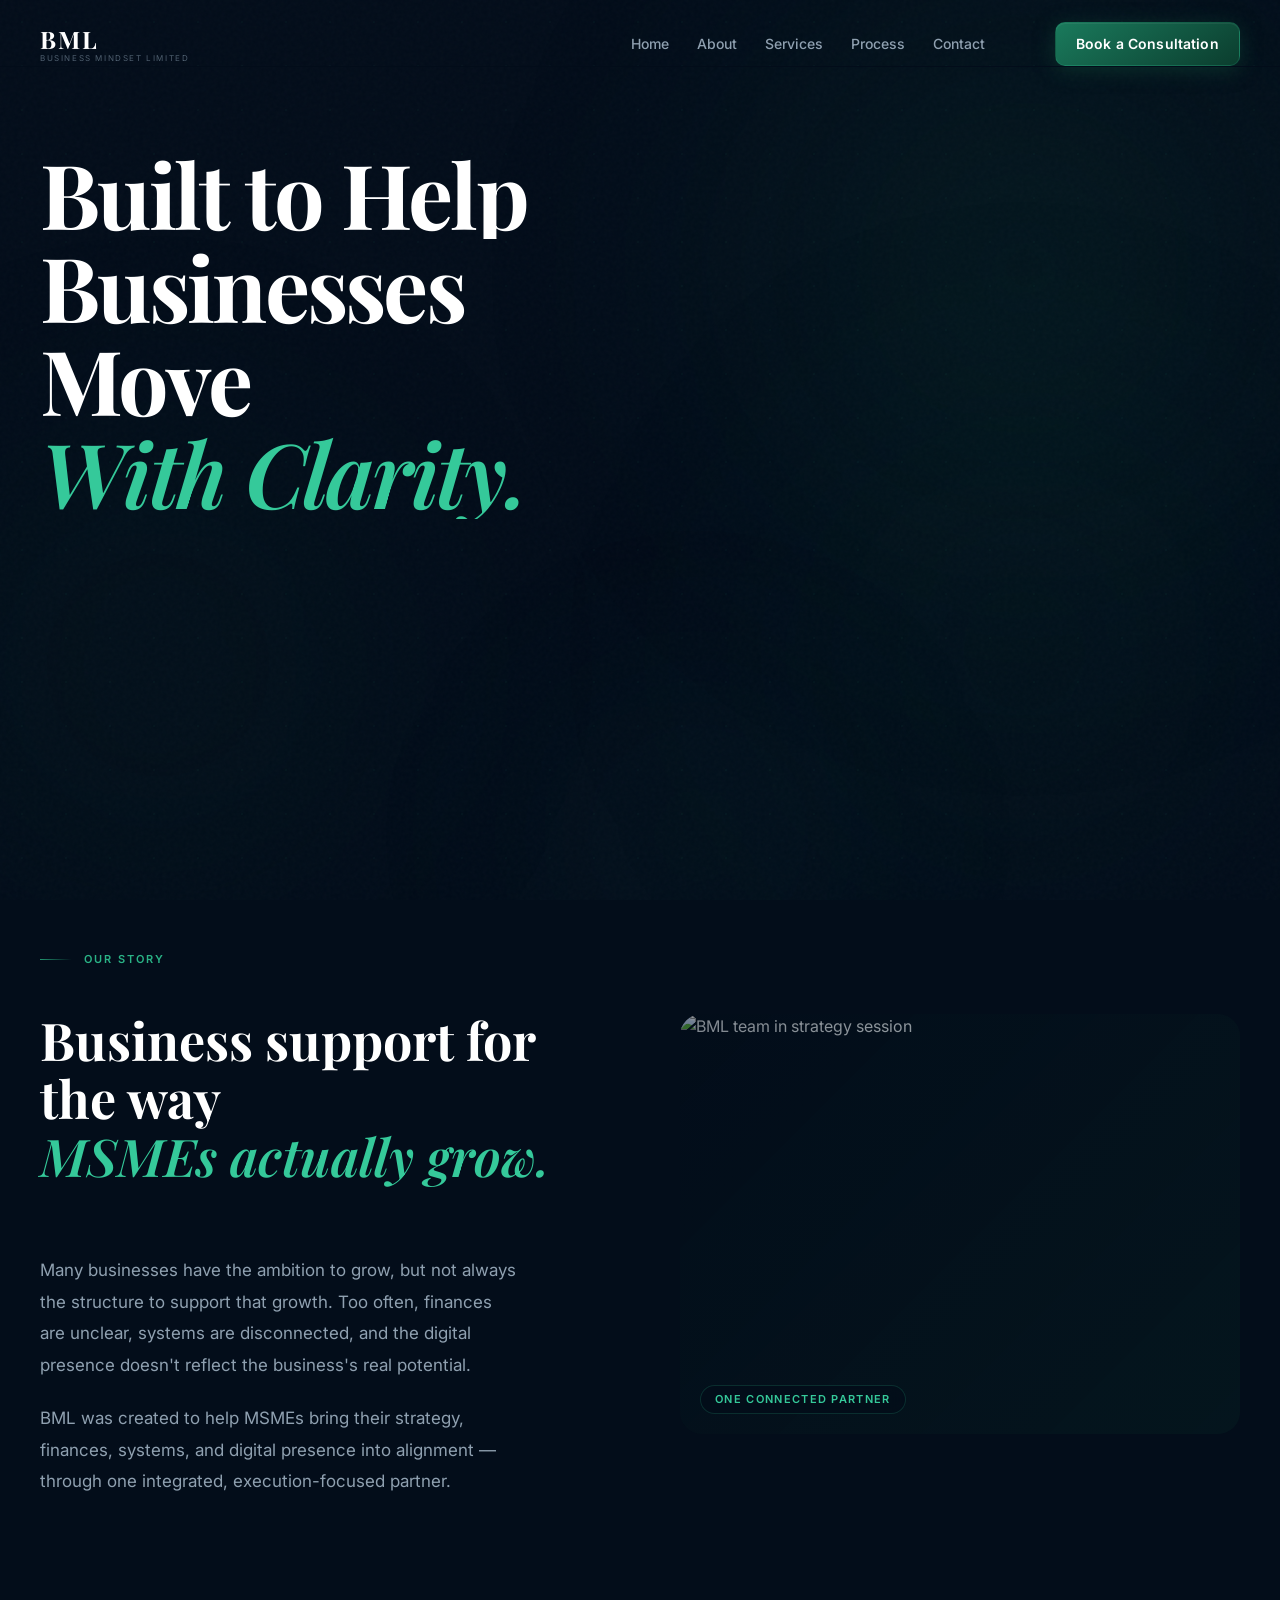
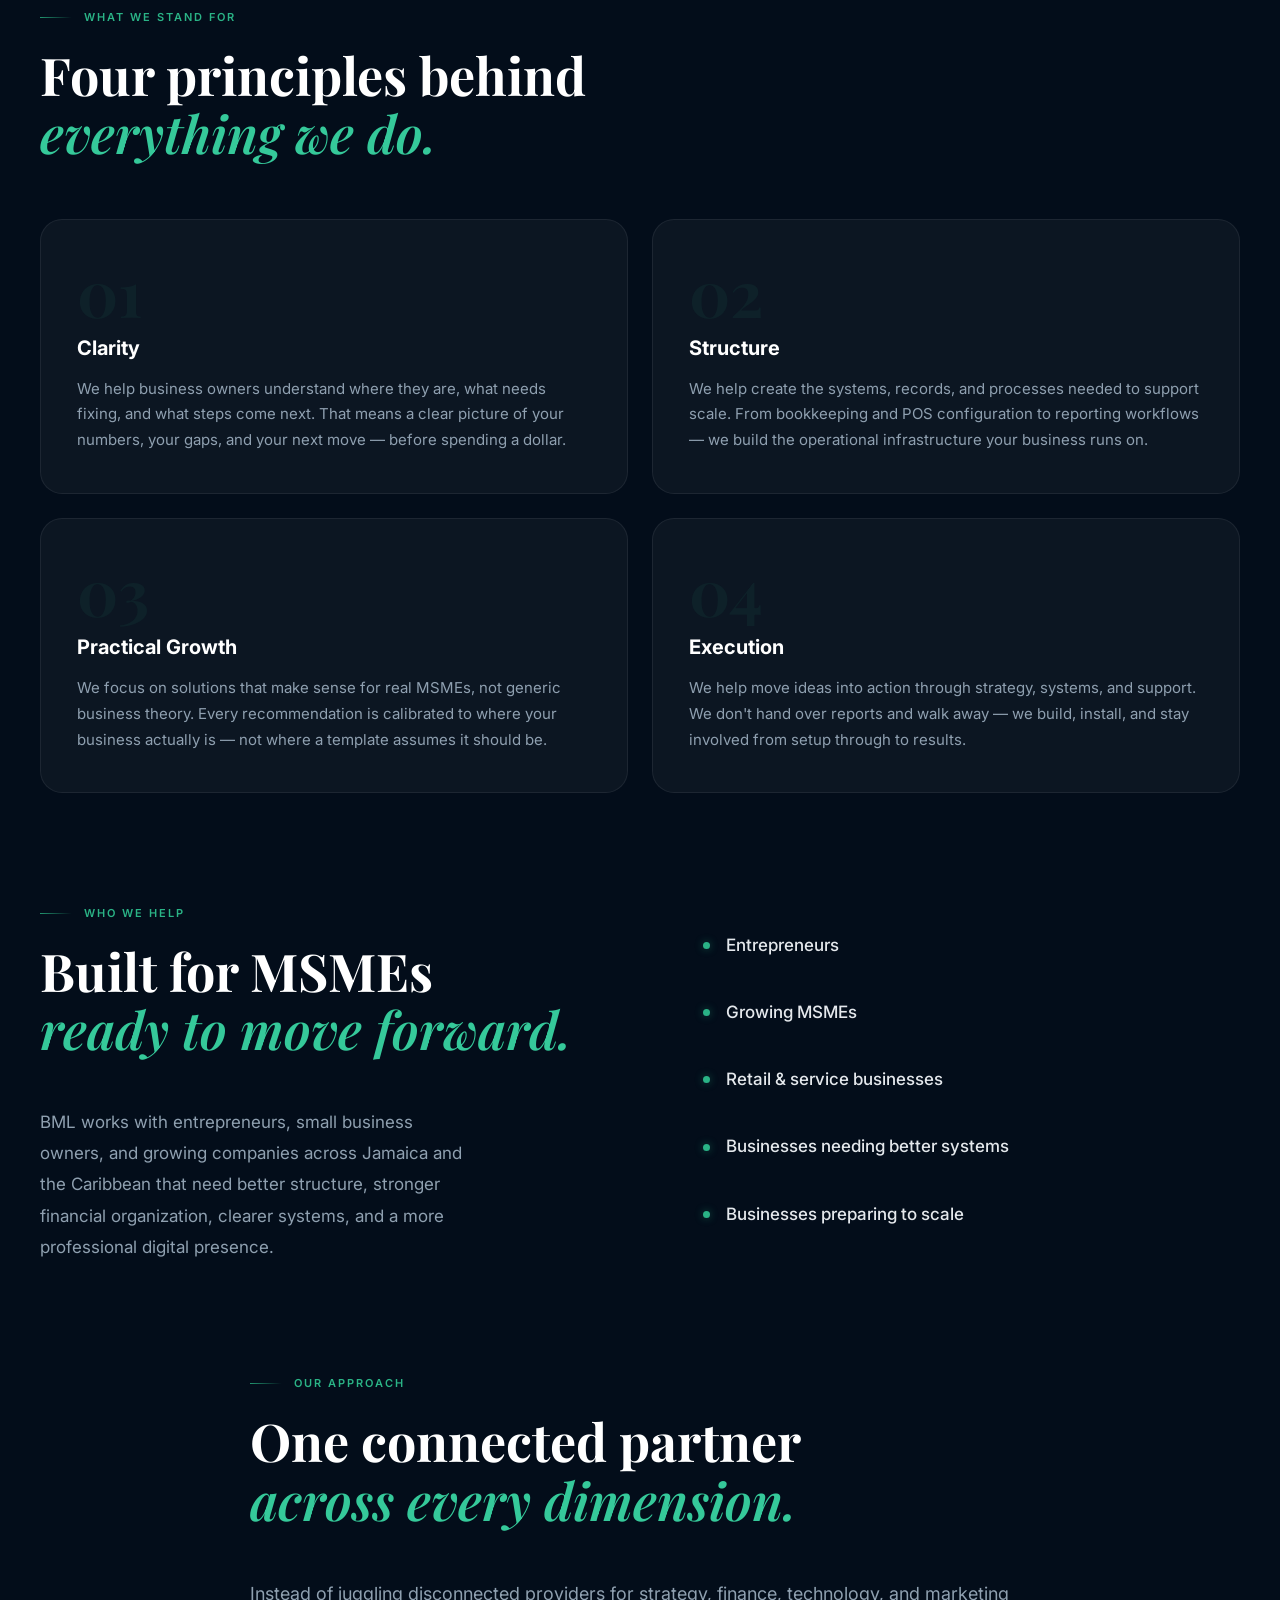
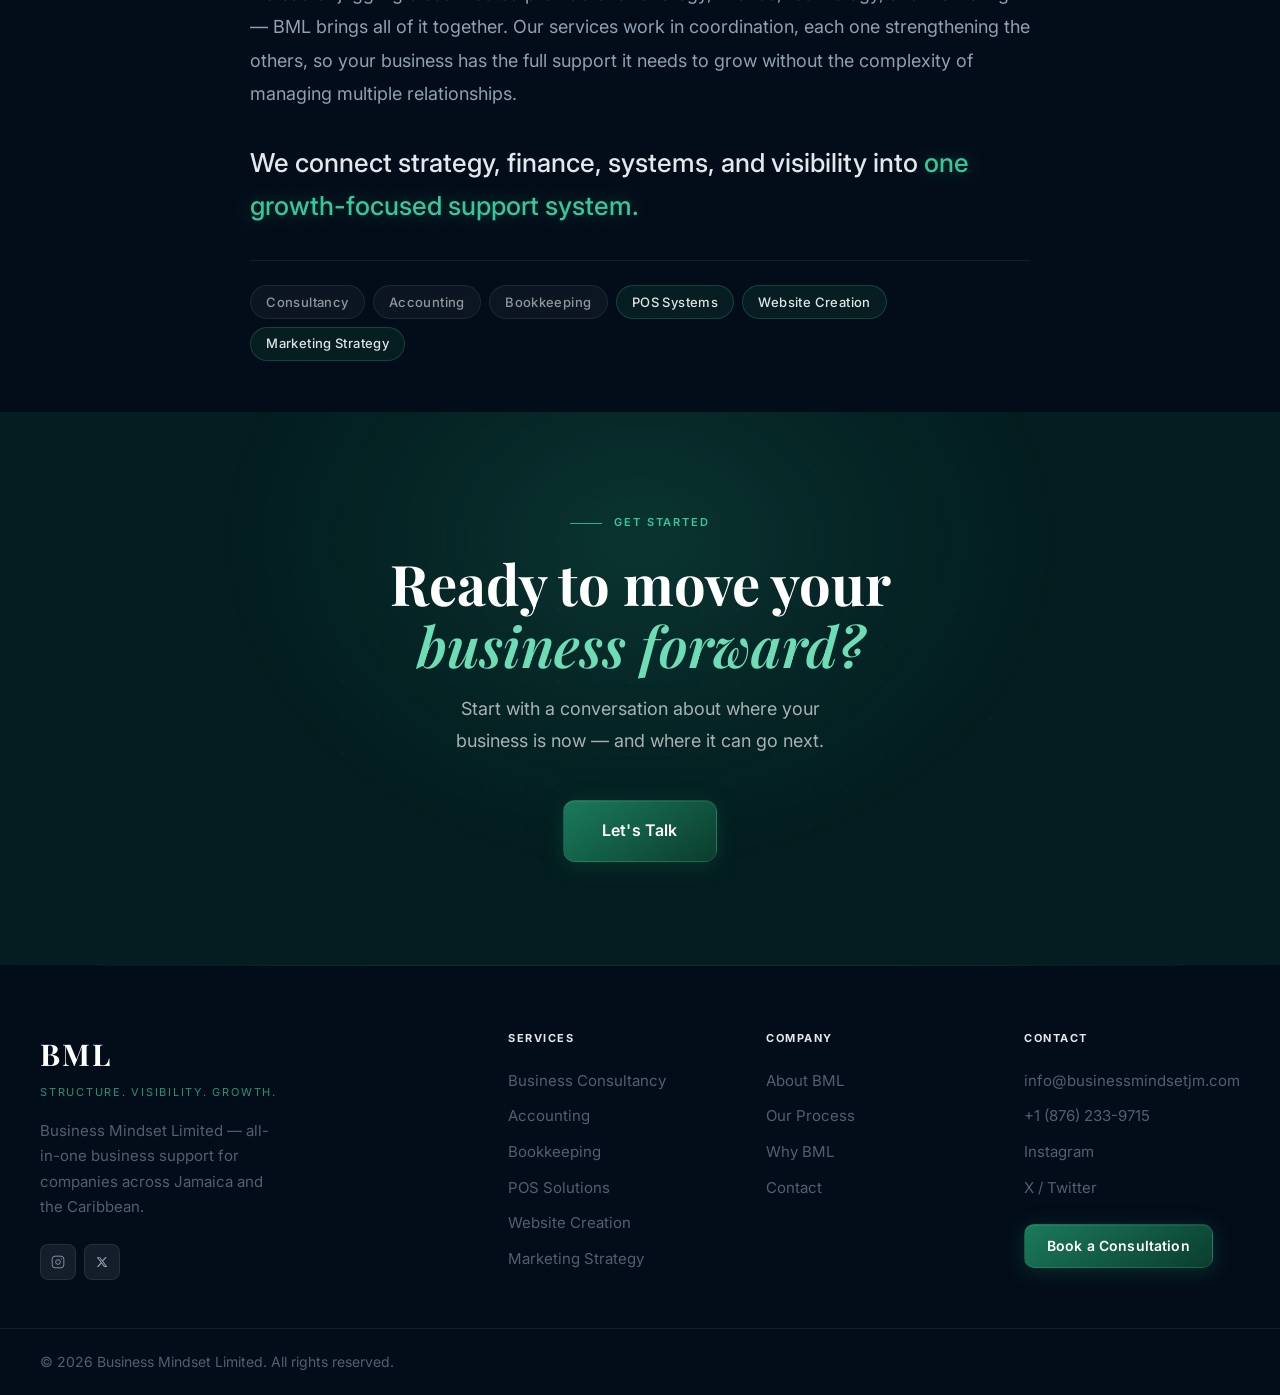
==== about.html @ 613cc678 "about and home update" ====
<!DOCTYPE html>
<html lang="en">
<head>
  <meta charset="UTF-8" />
  <meta name="viewport" content="width=device-width, initial-scale=1.0" />
  <meta name="description" content="About BML – Business Mindset Limited. Built to help MSMEs move with clarity through consultancy, accounting, systems, and digital presence." />
  <title>About Us | BML – Business Mindset Limited</title>
  <link rel="preconnect" href="https://fonts.googleapis.com" />
  <link rel="preconnect" href="https://fonts.gstatic.com" crossorigin />
  <link href="https://fonts.googleapis.com/css2?family=Inter:wght@300;400;500;600;700&family=Playfair+Display:ital,wght@0,600;0,700;1,600;1,700&display=swap" rel="stylesheet" />
  <link rel="icon" href="favicon.svg" type="image/svg+xml" />
  <link rel="canonical" href="https://businessmindsetjm.com/about" />
  <meta property="og:type" content="website" />
  <meta property="og:url" content="https://businessmindsetjm.com/about" />
  <meta property="og:title" content="About Us | BML – Business Mindset Limited" />
  <meta property="og:description" content="Built to help MSMEs move with clarity. Learn about BML — our story, values, and approach to business support across Jamaica and the Caribbean." />
  <meta property="og:image" content="https://images.unsplash.com/photo-1522071820081-009f0129c71c?auto=format&fit=crop&w=1200&q=80" />
  <meta name="twitter:card" content="summary_large_image" />
  <meta name="twitter:title" content="About Us | BML – Business Mindset Limited" />
  <meta name="twitter:description" content="Built to help MSMEs move with clarity across Jamaica and the Caribbean." />
  <meta name="twitter:image" content="https://images.unsplash.com/photo-1522071820081-009f0129c71c?auto=format&fit=crop&w=1200&q=80" />
  <link rel="stylesheet" href="styles.css?v=9" />
</head>
<body data-page="about">

  <!-- ── SEAMLESS PAGE BACKGROUND ──────────────────────────────────────────────
       Same fixed layer as homepage — one unified visual world
  ─────────────────────────────────────────────────────────────────────────── -->
  <div class="page-bg" aria-hidden="true">
    <div class="page-bg__glow page-bg__glow--1"></div>
    <div class="page-bg__glow page-bg__glow--2"></div>
    <div class="page-bg__glow page-bg__glow--3"></div>
    <div class="page-bg__glow page-bg__glow--4"></div>
    <div class="page-bg__grid"></div>
    <div class="page-bg__noise"></div>
  </div>

  <!-- ── NAVIGATION ──────────────────────────────────────────────────────────── -->
  <header class="nav" id="nav">
    <div class="nav__inner container">
      <a href="index.html" class="nav__logo" aria-label="BML Home">
        <span class="nav__logo-mark">BML</span>
        <span class="nav__logo-sub">Business Mindset Limited</span>
      </a>

      <nav class="nav__links" aria-label="Main navigation">
        <a href="index.html"          class="nav__link">Home</a>
        <a href="about.html"          class="nav__link nav__link--active" aria-current="page">About</a>
        <a href="index.html#services" class="nav__link">Services</a>
        <a href="index.html#story"    class="nav__link">Process</a>
        <a href="index.html#contact"  class="nav__link">Contact</a>
      </nav>

      <a href="https://calendly.com/businessmindsetjm/consultation"
         target="_blank" rel="noopener noreferrer"
         class="btn btn--primary nav__cta">Book a Consultation</a>

      <button class="nav__hamburger" id="hamburger" aria-label="Open menu" aria-expanded="false">
        <span></span><span></span><span></span>
      </button>
    </div>

    <div class="nav__mobile" id="mobileMenu" aria-hidden="true">
      <a href="index.html"          class="nav__mobile-link">Home</a>
      <a href="about.html"          class="nav__mobile-link">About</a>
      <a href="index.html#services" class="nav__mobile-link">Services</a>
      <a href="index.html#story"    class="nav__mobile-link">Process</a>
      <a href="index.html#contact"  class="nav__mobile-link">Contact</a>
      <a href="https://calendly.com/businessmindsetjm/consultation"
         target="_blank" rel="noopener noreferrer"
         class="btn btn--primary nav__mobile-cta">Book a Consultation</a>
    </div>
  </header>

  <main>

    <!-- ── 1. ABOUT HERO ─────────────────────────────────────────────────────── -->
    <section class="about-hero" id="about-hero" aria-label="About BML">
      <div class="about-hero__layout container">

        <!-- Left: text -->
        <div class="about-hero__text">
          <p class="hero__eyebrow" id="ahEyebrow">About Us</p>

          <h1 class="about-hero__headline" id="ahHeadline">
            <span class="h-line" data-line="0">Built to Help</span>
            <span class="h-line" data-line="1">Businesses Move</span>
            <span class="h-line h-line--em" data-line="2"><em>With Clarity.</em></span>
          </h1>

          <p class="hero__sub" id="ahSub">
            BML helps small and medium-sized businesses organize their operations,
            strengthen their finances, improve their systems, and build the digital
            presence needed to grow.
          </p>

          <div class="hero__actions" id="ahActions">
            <a href="https://calendly.com/businessmindsetjm/consultation"
               target="_blank" rel="noopener noreferrer"
               class="btn btn--primary btn--lg">Book a Consultation</a>
            <a href="index.html#services" class="btn btn--ghost btn--lg">Explore Services</a>
          </div>

          <div class="hero__scroll-ind" aria-hidden="true" id="ahScrollInd">
            <span class="hero__scroll-dot"></span>
            <span class="hero__scroll-txt">Scroll to explore</span>
          </div>
        </div>

        <!-- Right: glass panel decoration -->
        <div class="about-hero__visual" id="ahVisual" aria-hidden="true">
          <div class="ah-panel">
            <div class="ah-panel__glow"></div>
            <div class="ah-panel__ring"></div>
            <div class="ah-panel__ring ah-panel__ring--2"></div>
            <div class="ah-panel__line ah-panel__line--h"></div>
            <div class="ah-panel__line ah-panel__line--v"></div>
            <div class="ah-panel__content">
              <div class="ah-panel__logo">BML</div>
              <p class="ah-panel__tagline">Structure. Visibility. Growth.</p>
              <div class="ah-panel__chips">
                <span class="ah-chip ah-chip--green">Consultancy</span>
                <span class="ah-chip">Accounting</span>
                <span class="ah-chip ah-chip--green">POS Systems</span>
                <span class="ah-chip">Web Development</span>
                <span class="ah-chip ah-chip--green">Marketing</span>
                <span class="ah-chip">Bookkeeping</span>
              </div>
            </div>
          </div>
        </div>

      </div>
    </section>

    <!-- ── 2. BRAND STORY ────────────────────────────────────────────────────── -->
    <section class="section story-split" id="story-split" aria-label="Brand story">
      <div class="container story-split__inner">

        <div class="story-split__text">
          <p class="section__label">Our Story</p>
          <h2 class="section__heading">
            Business support for the way<br>
            <em>MSMEs actually grow.</em>
          </h2>
          <p class="story-split__body">
            Many businesses have the ambition to grow, but not always the structure
            to support that growth. Too often, finances are unclear, systems are
            disconnected, and the digital presence doesn't reflect the business's
            real potential.
          </p>
          <p class="story-split__body">
            BML was created to help MSMEs bring their strategy, finances, systems,
            and digital presence into alignment — through one integrated,
            execution-focused partner.
          </p>
        </div>

        <div class="story-split__visual" id="storySplitVisual">
          <div class="story-img-wrap">
            <img
              src="https://images.unsplash.com/photo-1522071820081-009f0129c71c?auto=format&fit=crop&w=900&q=80"
              alt="BML team in strategy session"
              loading="lazy"
              class="story-img"
            />
            <div class="story-img__overlay"></div>
            <div class="story-img__tag">One connected partner</div>
          </div>
        </div>

      </div>
    </section>

    <!-- ── 3. WHAT BML STANDS FOR ────────────────────────────────────────────── -->
    <section class="section values-section" id="values" aria-label="What BML stands for">
      <div class="container">

        <div class="values-section__hd">
          <p class="section__label">What We Stand For</p>
          <h2 class="section__heading">
            Four principles behind<br>
            <em>everything we do.</em>
          </h2>
        </div>

        <div class="values-grid">

          <div class="value-card">
            <div class="value-card__num" aria-hidden="true">01</div>
            <h3 class="value-card__title">Clarity</h3>
            <p class="value-card__desc">
              We help business owners understand where they are, what needs
              fixing, and what steps come next. That means a clear picture of your
              numbers, your gaps, and your next move — before spending a dollar.
            </p>
          </div>

          <div class="value-card">
            <div class="value-card__num" aria-hidden="true">02</div>
            <h3 class="value-card__title">Structure</h3>
            <p class="value-card__desc">
              We help create the systems, records, and processes needed to
              support scale. From bookkeeping and POS configuration to reporting
              workflows — we build the operational infrastructure your business runs on.
            </p>
          </div>

          <div class="value-card">
            <div class="value-card__num" aria-hidden="true">03</div>
            <h3 class="value-card__title">Practical Growth</h3>
            <p class="value-card__desc">
              We focus on solutions that make sense for real MSMEs, not
              generic business theory. Every recommendation is calibrated to
              where your business actually is — not where a template assumes it should be.
            </p>
          </div>

          <div class="value-card">
            <div class="value-card__num" aria-hidden="true">04</div>
            <h3 class="value-card__title">Execution</h3>
            <p class="value-card__desc">
              We help move ideas into action through strategy, systems,
              and support. We don't hand over reports and walk away — we build,
              install, and stay involved from setup through to results.
            </p>
          </div>

        </div>
      </div>
    </section>

    <!-- ── 4. WHO WE HELP ────────────────────────────────────────────────────── -->
    <section class="section who-help" id="who-help" aria-label="Who we help">
      <div class="container who-help__inner">

        <div class="who-help__text">
          <p class="section__label">Who We Help</p>
          <h2 class="section__heading">
            Built for MSMEs<br>
            <em>ready to move forward.</em>
          </h2>
          <p class="who-help__body">
            BML works with entrepreneurs, small business owners, and growing
            companies across Jamaica and the Caribbean that need better structure,
            stronger financial organization, clearer systems, and a more
            professional digital presence.
          </p>
        </div>

        <ul class="who-help__list" id="whoHelpList" aria-label="Businesses we work with">
          <li class="who-item">
            <span class="who-item__dot" aria-hidden="true"></span>
            <span class="who-item__label">Entrepreneurs</span>
          </li>
          <li class="who-item">
            <span class="who-item__dot" aria-hidden="true"></span>
            <span class="who-item__label">Growing MSMEs</span>
          </li>
          <li class="who-item">
            <span class="who-item__dot" aria-hidden="true"></span>
            <span class="who-item__label">Retail &amp; service businesses</span>
          </li>
          <li class="who-item">
            <span class="who-item__dot" aria-hidden="true"></span>
            <span class="who-item__label">Businesses needing better systems</span>
          </li>
          <li class="who-item">
            <span class="who-item__dot" aria-hidden="true"></span>
            <span class="who-item__label">Businesses preparing to scale</span>
          </li>
        </ul>

      </div>
    </section>

    <!-- ── 5. OUR APPROACH ───────────────────────────────────────────────────── -->
    <section class="section approach-section" id="approach" aria-label="Our approach">
      <div class="container approach-section__inner">

        <div class="approach-section__hd">
          <p class="section__label">Our Approach</p>
          <h2 class="section__heading">
            One connected partner<br>
            <em>across every dimension.</em>
          </h2>
        </div>

        <div class="approach-section__body">
          <p class="approach-section__copy">
            Instead of juggling disconnected providers for strategy, finance,
            technology, and marketing — BML brings all of it together. Our services
            work in coordination, each one strengthening the others, so your business
            has the full support it needs to grow without the complexity of managing
            multiple relationships.
          </p>

          <p class="approach-hl-text" id="approachHlText">
            We connect strategy, finance, systems, and visibility into
            <span class="hl" data-hl="0">one growth-focused support system.</span>
          </p>

          <div class="approach-services" aria-label="Services we offer">
            <span class="approach-svc">Consultancy</span>
            <span class="approach-svc">Accounting</span>
            <span class="approach-svc">Bookkeeping</span>
            <span class="approach-svc approach-svc--green">POS Systems</span>
            <span class="approach-svc approach-svc--green">Website Creation</span>
            <span class="approach-svc approach-svc--green">Marketing Strategy</span>
          </div>
        </div>

      </div>
    </section>

    <!-- ── 6. CLOSING CTA ────────────────────────────────────────────────────── -->
    <section class="cta-final" id="cta" aria-label="Get started">
      <div class="cta-final__bg" aria-hidden="true">
        <div class="cta-final__glow"></div>
        <div class="cta-final__grid"></div>
      </div>
      <div class="container cta-final__inner">
        <p class="section__label cta-final__label">Get Started</p>
        <h2 class="cta-final__headline">
          Ready to move your<br><em>business forward?</em>
        </h2>
        <p class="cta-final__sub">
          Start with a conversation about where your business is now —
          and where it can go next.
        </p>
        <a href="https://calendly.com/businessmindsetjm/consultation"
           target="_blank" rel="noopener noreferrer"
           class="btn btn--primary btn--lg cta-final__btn">Let's Talk</a>
      </div>
    </section>

  </main>

  <!-- ── FOOTER ── identical to homepage ──────────────────────────────────────── -->
  <footer class="footer" aria-label="Footer">
    <div class="container footer__inner">

      <div class="footer__brand">
        <div class="footer__logo">BML</div>
        <p class="footer__tagline">Structure. Visibility. Growth.</p>
        <p class="footer__desc">Business Mindset Limited — all-in-one business support for companies across Jamaica and the Caribbean.</p>
        <div class="footer__social" aria-label="Social links">
          <a href="https://www.instagram.com/businessmindsetjm"
             target="_blank" rel="noopener noreferrer"
             class="footer__social-link" aria-label="Instagram">
            <svg viewBox="0 0 24 24" fill="none" stroke="currentColor" stroke-width="1.5" width="14" height="14"><rect x="2" y="2" width="20" height="20" rx="5"/><circle cx="12" cy="12" r="4"/><circle cx="17.5" cy="6.5" r="1" fill="currentColor" stroke="none"/></svg>
          </a>
          <a href="https://x.com/businessmindsetjm"
             target="_blank" rel="noopener noreferrer"
             class="footer__social-link" aria-label="X / Twitter">
            <svg viewBox="0 0 24 24" fill="currentColor" width="12" height="12"><path d="M18.244 2.25h3.308l-7.227 8.26 8.502 11.24H16.17l-5.214-6.817L4.99 21.75H1.68l7.73-8.835L1.254 2.25H8.08l4.713 6.231zm-1.161 17.52h1.833L7.084 4.126H5.117z"/></svg>
          </a>
        </div>
      </div>

      <div class="footer__col">
        <h4 class="footer__col-title">Services</h4>
        <ul class="footer__links">
          <li><a href="index.html#services" class="footer__link">Business Consultancy</a></li>
          <li><a href="index.html#services" class="footer__link">Accounting</a></li>
          <li><a href="index.html#services" class="footer__link">Bookkeeping</a></li>
          <li><a href="index.html#services" class="footer__link">POS Solutions</a></li>
          <li><a href="index.html#services" class="footer__link">Website Creation</a></li>
          <li><a href="index.html#services" class="footer__link">Marketing Strategy</a></li>
        </ul>
      </div>

      <div class="footer__col">
        <h4 class="footer__col-title">Company</h4>
        <ul class="footer__links">
          <li><a href="about.html"          class="footer__link">About BML</a></li>
          <li><a href="index.html#story"    class="footer__link">Our Process</a></li>
          <li><a href="index.html#why-bml"  class="footer__link">Why BML</a></li>
          <li><a href="index.html#contact"  class="footer__link">Contact</a></li>
        </ul>
      </div>

      <div class="footer__col">
        <h4 class="footer__col-title">Contact</h4>
        <ul class="footer__links">
          <li>
            <a href="mailto:info@businessmindsetjm.com" class="footer__link">
              info@businessmindsetjm.com
            </a>
          </li>
          <li>
            <a href="tel:+18762339715" class="footer__link">
              +1 (876) 233-9715
            </a>
          </li>
          <li>
            <a href="https://www.instagram.com/businessmindsetjm"
               target="_blank" rel="noopener noreferrer"
               class="footer__link">Instagram</a>
          </li>
          <li>
            <a href="https://x.com/businessmindsetjm"
               target="_blank" rel="noopener noreferrer"
               class="footer__link">X / Twitter</a>
          </li>
        </ul>
        <a href="https://calendly.com/businessmindsetjm/consultation"
           target="_blank" rel="noopener noreferrer"
           class="btn btn--primary footer__cta">Book a Consultation</a>
      </div>

    </div>

    <div class="footer__bottom">
      <div class="container footer__bottom-inner">
        <p class="footer__copy">&copy; <span id="year"></span> Business Mindset Limited. All rights reserved.</p>
      </div>
    </div>
  </footer>

  <!-- GSAP + ScrollTrigger from CDN (no Matter.js needed on this page) -->
  <script src="https://cdnjs.cloudflare.com/ajax/libs/gsap/3.12.5/gsap.min.js"></script>
  <script src="https://cdnjs.cloudflare.com/ajax/libs/gsap/3.12.5/ScrollTrigger.min.js"></script>
  <script src="app.js?v=20"></script>
</body>
</html>
---- styles.css ----
/* ═══════════════════════════════════════════════════════════════════════════
   BML – Business Mindset Limited | Styles v5
   One seamless background world.
   ═══════════════════════════════════════════════════════════════════════════ */

/* ── Design tokens ──────────────────────────────────────────────────────────── */
:root {
  /* Navy */
  --n-950: #030D1A;
  --n-900: #061525;
  --n-850: #081C30;
  --n-800: #0A2040;

  /* Green */
  --g-950: #071F17;
  --g-900: #0B3D2E;
  --g-800: #0F4D3A;
  --g-700: #135E47;
  --g-600: #1A7A5C;
  --g-500: #22956F;
  --g-400: #2AB386;
  --g-300: #35C99A;
  --g-200: #6EDCB5;

  /* Text */
  --white:     #FFFFFF;
  --off-white: #EFF0F0;
  --t-1:       #E4E8EC;
  --t-2:       #8FA0B0;
  --t-3:       #506070;

  /* Glass surfaces */
  --glass-light: rgba(255,255,255,0.04);
  --glass-mid:   rgba(255,255,255,0.07);
  --glass-green: rgba(42,179,134,0.08);
  --b-dim:       rgba(255,255,255,0.07);
  --b-green:     rgba(42,179,134,0.18);

  /* Fonts */
  --sans:  'Inter', system-ui, -apple-system, sans-serif;
  --serif: 'Playfair Display', Georgia, serif;

  /* Layout */
  --max:    1320px;
  --gutter: clamp(1.25rem, 5vw, 2.5rem);
  --sec-py: clamp(2.5rem, 4vw, 4rem);

  /* Motion */
  --ease:     cubic-bezier(0.4, 0, 0.2, 1);
  --ease-out: cubic-bezier(0.22, 1, 0.36, 1);
  --t-fast:   0.2s var(--ease);
  --t-med:    0.35s var(--ease);
  --t-slow:   0.6s var(--ease-out);

  /* Radii */
  --r-sm: 0.5rem;
  --r:    0.875rem;
  --r-lg: 1.375rem;
  --r-xl: 2rem;
}

/* ── Reset ──────────────────────────────────────────────────────────────────── */
*, *::before, *::after { box-sizing: border-box; margin: 0; padding: 0; }
html  { font-size: 16px; scroll-behavior: smooth; -webkit-text-size-adjust: 100%; }
body  {
  font-family: var(--sans);
  background: var(--n-950);   /* single base color */
  color: var(--t-1);
  line-height: 1.6;
  overflow-x: hidden;
  -webkit-font-smoothing: antialiased;
}
img, svg { display: block; max-width: 100%; }
a        { color: inherit; text-decoration: none; }
ul, ol   { list-style: none; }
button   { cursor: pointer; border: none; background: none; font-family: inherit; }
em       { font-style: italic; }

/* ── Container ──────────────────────────────────────────────────────────────── */
.container {
  max-width: var(--max);
  margin-inline: auto;
  padding-inline: var(--gutter);
}

/* ── Section helpers ────────────────────────────────────────────────────────── */
.section { padding-block: var(--sec-py); }

.section__label {
  display: inline-flex;
  align-items: center;
  gap: 0.75rem;
  font-size: 0.6875rem;
  font-weight: 600;
  letter-spacing: 0.18em;
  text-transform: uppercase;
  color: var(--g-400);
  margin-bottom: 1.25rem;
}
.section__label::before {
  content: '';
  display: block;
  width: 2rem; height: 1px;
  background: linear-gradient(90deg, var(--g-500), transparent);
  flex-shrink: 0;
}

.section__heading {
  font-family: var(--serif);
  font-size: clamp(2.25rem, 4.5vw, 3.25rem);
  font-weight: 700;
  line-height: 1.12;
  color: var(--white);
  margin-bottom: 3rem;
}
.section__heading em { color: var(--g-300); font-weight: 600; }

/* ── Reduced motion ─────────────────────────────────────────────────────────── */
@media (prefers-reduced-motion: reduce) {
  *, *::before, *::after {
    animation-duration: 0.01ms !important;
    animation-iteration-count: 1 !important;
    transition-duration: 0.01ms !important;
  }
  html { scroll-behavior: auto; }
}

/* ═══════════════════════════════════════════════════════════════════════════
   SEAMLESS PAGE BACKGROUND
   Fixed behind all content — one unified visual world
   ═══════════════════════════════════════════════════════════════════════════ */
.page-bg {
  position: fixed;
  inset: 0;
  z-index: -1;
  overflow: hidden;
  pointer-events: none;
}

.page-bg__glow {
  position: absolute;
  border-radius: 50%;
  filter: blur(100px);
  will-change: transform;
}

/* Top-right — hero area */
.page-bg__glow--1 {
  width: 70vw; height: 70vw;
  max-width: 900px; max-height: 900px;
  background: radial-gradient(circle, rgba(15,77,58,0.22) 0%, transparent 65%);
  top: -20vh; right: -15vw;
  animation: bg-drift 18s ease-in-out infinite alternate;
}

/* Left-center — mid page */
.page-bg__glow--2 {
  width: 55vw; height: 55vw;
  max-width: 700px; max-height: 700px;
  background: radial-gradient(circle, rgba(11,61,46,0.15) 0%, transparent 65%);
  top: 35vh; left: -15vw;
  animation: bg-drift 24s ease-in-out 3s infinite alternate-reverse;
}

/* Bottom-right */
.page-bg__glow--3 {
  width: 60vw; height: 60vw;
  max-width: 800px; max-height: 800px;
  background: radial-gradient(circle, rgba(15,77,58,0.12) 0%, transparent 65%);
  bottom: -15vh; right: -10vw;
  animation: bg-drift 20s ease-in-out 6s infinite alternate;
}

/* Center-ish accent */
.page-bg__glow--4 {
  width: 40vw; height: 40vw;
  max-width: 500px; max-height: 500px;
  background: radial-gradient(circle, rgba(42,179,134,0.06) 0%, transparent 65%);
  top: 65vh; left: 35vw;
  animation: bg-drift 28s ease-in-out 9s infinite alternate;
}

@keyframes bg-drift {
  from { transform: translate(0, 0) scale(1); }
  to   { transform: translate(40px, -50px) scale(1.06); }
}

/* Full-page dot grid */
.page-bg__grid {
  position: absolute;
  inset: 0;
  background-image: radial-gradient(circle, rgba(42,179,134,0.13) 1px, transparent 1px);
  background-size: 44px 44px;
  opacity: 0.28;
}

/* Grain noise */
.page-bg__noise {
  position: absolute;
  inset: 0;
  background-image: url("data:image/svg+xml,%3Csvg viewBox='0 0 256 256' xmlns='http://www.w3.org/2000/svg'%3E%3Cfilter id='noise'%3E%3CfeTurbulence type='fractalNoise' baseFrequency='0.9' numOctaves='4' stitchTiles='stitch'/%3E%3C/filter%3E%3Crect width='100%25' height='100%25' filter='url(%23noise)' opacity='1'/%3E%3C/svg%3E");
  opacity: 0.025;
}

/* ── All sections are transparent — background shows through ── */
.hero, .about, .section, .services, .scroll-story, .why,
.footer, main { background: transparent; }

/* ═══════════════════════════════════════════════════════════════════════════
   BUTTONS
   ═══════════════════════════════════════════════════════════════════════════ */
.btn {
  display: inline-flex;
  align-items: center;
  justify-content: center;
  gap: 0.5rem;
  padding: 0.875rem 1.875rem;
  border-radius: 0.625rem;
  font-weight: 600;
  font-size: 0.9375rem;
  letter-spacing: 0.01em;
  white-space: nowrap;
  transition: transform 0.2s var(--ease-out), box-shadow 0.2s var(--ease), background 0.2s var(--ease), border-color 0.2s var(--ease);
  will-change: transform;
  position: relative;
}
.btn--lg { padding: 1.0625rem 2.375rem; font-size: 1rem; border-radius: 0.75rem; }

.btn--primary {
  background: linear-gradient(145deg, var(--g-600) 0%, var(--g-900) 100%);
  color: var(--white);
  box-shadow: 0 4px 20px rgba(15,77,58,0.5), inset 0 1px 0 rgba(255,255,255,0.06);
  border: 1px solid rgba(42,179,134,0.2);
}
.btn--primary:hover {
  transform: translateY(-2px);
  background: linear-gradient(145deg, var(--g-500) 0%, var(--g-800) 100%);
  box-shadow: 0 8px 32px rgba(15,77,58,0.65);
  border-color: rgba(42,179,134,0.35);
}
.btn--primary:active { transform: translateY(0); }

.btn--ghost {
  background: transparent;
  color: var(--t-1);
  border: 1px solid rgba(255,255,255,0.14);
  backdrop-filter: blur(8px);
  -webkit-backdrop-filter: blur(8px);
}
.btn--ghost:hover {
  transform: translateY(-2px);
  background: rgba(255,255,255,0.05);
  border-color: rgba(255,255,255,0.26);
}

.btn--white {
  background: var(--white);
  color: var(--n-900);
  font-weight: 700;
  box-shadow: 0 4px 20px rgba(0,0,0,0.25);
}
.btn--white:hover {
  transform: translateY(-2px);
  box-shadow: 0 10px 30px rgba(0,0,0,0.35);
  background: var(--off-white);
}

.btn--ghost-green {
  background: transparent;
  color: var(--white);
  border: 1px solid rgba(255,255,255,0.2);
}
.btn--ghost-green:hover {
  transform: translateY(-2px);
  background: rgba(255,255,255,0.07);
  border-color: rgba(255,255,255,0.35);
}

/* ═══════════════════════════════════════════════════════════════════════════
   NAVIGATION
   ═══════════════════════════════════════════════════════════════════════════ */
.nav {
  position: fixed;
  top: 0; left: 0; right: 0;
  z-index: 200;
  padding: 1.375rem 0;
  transition: background var(--t-med), padding var(--t-med), border-color var(--t-med);
  border-bottom: 1px solid transparent;
}
.nav.scrolled {
  background: rgba(3, 13, 26, 0.88);
  backdrop-filter: blur(24px) saturate(1.4);
  -webkit-backdrop-filter: blur(24px) saturate(1.4);
  padding: 0.875rem 0;
  border-bottom-color: rgba(42,179,134,0.1);
}

.nav__inner { display: flex; align-items: center; gap: 2rem; }

.nav__logo { display: flex; flex-direction: column; line-height: 1; flex-shrink: 0; gap: 3px; }
.nav__logo-mark {
  font-family: var(--serif);
  font-size: 1.5rem; font-weight: 700;
  color: var(--white); letter-spacing: 0.08em; line-height: 1;
}
.nav__logo-sub {
  font-size: 0.5rem; letter-spacing: 0.2em;
  text-transform: uppercase; color: var(--t-3);
}

.nav__links { display: none; align-items: center; gap: 0; margin-left: auto; }
@media (min-width: 900px) { .nav__links { display: flex; } }

.nav__link {
  padding: 0.5rem 0.875rem;
  font-size: 0.875rem; font-weight: 500;
  color: var(--t-2); border-radius: 0.375rem;
  transition: color var(--t-fast), background var(--t-fast);
}
.nav__link:hover { color: var(--white); background: var(--b-dim); }
.nav__link--active { color: var(--g-400) !important; }

.nav__cta { display: none; margin-left: 1.5rem; padding: 0.625rem 1.25rem; font-size: 0.875rem; }
@media (min-width: 900px) { .nav__cta { display: inline-flex; } }

.nav__hamburger { display: flex; flex-direction: column; gap: 5px; padding: 0.5rem; margin-left: auto; }
@media (min-width: 900px) { .nav__hamburger { display: none; } }
.nav__hamburger span {
  display: block; width: 22px; height: 1.5px;
  background: var(--t-1); border-radius: 2px;
  transition: all var(--t-med);
}
.nav__hamburger.open span:nth-child(1) { transform: translateY(6.5px) rotate(45deg); }
.nav__hamburger.open span:nth-child(2) { opacity: 0; transform: scaleX(0); }
.nav__hamburger.open span:nth-child(3) { transform: translateY(-6.5px) rotate(-45deg); }

.nav__mobile {
  display: flex; flex-direction: column;
  max-height: 0; overflow: hidden;
  padding-inline: var(--gutter);
  background: rgba(3,13,26,0.97);
  backdrop-filter: blur(24px);
  border-bottom: 1px solid transparent;
  transition: max-height 0.45s var(--ease), padding-block var(--t-med), border-color var(--t-med);
}
.nav__mobile.open { max-height: 480px; padding-block: 1.25rem 2rem; border-bottom-color: rgba(42,179,134,0.1); }
.nav__mobile-link {
  padding: 0.9375rem 0.5rem;
  font-size: 1.0625rem; font-weight: 500;
  color: var(--t-2); border-bottom: 1px solid var(--b-dim);
  transition: color var(--t-fast);
}
.nav__mobile-link:hover { color: var(--white); }
.nav__mobile-cta { margin-top: 1.375rem; align-self: flex-start; }

/* ═══════════════════════════════════════════════════════════════════════════
   HERO
   ═══════════════════════════════════════════════════════════════════════════ */
.hero {
  position: relative;
  min-height: 100svh;
  display: flex;
  align-items: center;
  padding-top: 5rem;
  padding-bottom: 3rem;
  overflow: visible; /* background bleeds freely */
}

.hero__layout {
  position: relative;
  z-index: 1;
  display: grid;
  grid-template-columns: 1fr;
  gap: 4rem;
  align-items: center;
  width: 100%;
}
@media (min-width: 960px) {
  .hero__layout { grid-template-columns: 1fr 1fr; gap: 3rem; }
}

.hero__text { display: flex; flex-direction: column; }

.hero__eyebrow {
  font-size: 0.6875rem; font-weight: 600;
  letter-spacing: 0.2em; text-transform: uppercase;
  color: var(--g-400); margin-bottom: 1.5rem;
  display: flex; align-items: center; gap: 0.75rem;
  opacity: 0;
}
.hero__eyebrow::before {
  content: '';
  display: block; width: 2rem; height: 1px;
  background: linear-gradient(90deg, var(--g-500), transparent);
}

.hero__headline {
  font-family: var(--serif);
  font-size: clamp(3.25rem, 7vw, 6rem);
  font-weight: 700; line-height: 1.04;
  letter-spacing: -0.03em; color: var(--white);
  margin-bottom: 1.375rem;
}
.hero__headline .h-line { display: block; overflow: hidden; }
.hero__headline .h-line--em em { color: var(--g-300); font-weight: 600; }

.hero__sub {
  font-size: clamp(1.0625rem, 2vw, 1.25rem);
  color: var(--t-2); line-height: 1.75;
  max-width: 500px; margin-bottom: 2rem; opacity: 0;
}

.hero__actions { display: flex; flex-wrap: wrap; gap: 1rem; opacity: 0; }

.hero__scroll-ind {
  display: flex; align-items: center; gap: 0.75rem;
  margin-top: 2.25rem; opacity: 0;
}
.hero__scroll-dot {
  width: 6px; height: 6px; border-radius: 50%;
  background: var(--g-400);
  animation: dot-pulse 2.5s ease-in-out infinite;
}
@keyframes dot-pulse {
  0%,100% { opacity:1; transform:scale(1); }
  50%     { opacity:.4; transform:scale(.7); }
}
.hero__scroll-txt {
  font-size: 0.6875rem; letter-spacing: 0.14em;
  text-transform: uppercase; color: var(--t-3);
}

/* Abstract orb */
.hero__visual { display: none; justify-content: center; align-items: center; opacity: 0; }
@media (min-width: 960px) { .hero__visual { display: flex; } }

.orb__wrap {
  position: relative; width: 460px; height: 460px; flex-shrink: 0;
}
.orb__diffuse {
  position: absolute; inset: -60px; border-radius: 50%;
  background: radial-gradient(circle at 50% 50%, rgba(42,179,134,0.18) 0%, rgba(15,77,58,0.1) 35%, transparent 70%);
  filter: blur(40px);
  animation: orb-float 8s ease-in-out infinite alternate;
}
.orb__sphere {
  position: absolute; inset: 40px; border-radius: 50%;
  background: radial-gradient(circle at 35% 30%, rgba(42,179,134,0.12) 0%, rgba(11,61,46,0.22) 40%, rgba(3,13,26,0.6) 100%);
  border: 1px solid rgba(42,179,134,0.2);
  box-shadow: 0 0 80px rgba(42,179,134,0.12), 0 0 30px rgba(42,179,134,0.08) inset, 0 20px 60px rgba(0,0,0,0.4);
  animation: orb-float 8s ease-in-out infinite alternate;
  overflow: hidden;
}
.orb__inner-glow {
  position: absolute; top:10%; left:15%; width:40%; height:35%;
  background: radial-gradient(circle, rgba(110,220,181,0.15) 0%, transparent 70%);
  border-radius: 50%;
}
.orb__ring {
  position: absolute; border-radius: 50%;
  border: 1px solid rgba(42,179,134,0.15);
  top:50%; left:50%; transform: translate(-50%,-50%);
  animation: ring-spin 20s linear infinite;
}
.orb__ring--1 { width:60%; height:60%; animation-duration:20s; }
.orb__ring--2 { width:78%; height:78%; animation-duration:30s; animation-direction:reverse; border-color:rgba(42,179,134,.1); }
.orb__ring--3 { width:95%; height:95%; animation-duration:45s; border-color:rgba(42,179,134,.07); }
@keyframes ring-spin { to { transform: translate(-50%,-50%) rotate(360deg); } }

.orb__core {
  position:absolute; width:12px; height:12px;
  background:radial-gradient(circle,var(--g-300),var(--g-500));
  border-radius:50%; top:50%; left:50%; transform:translate(-50%,-50%);
  box-shadow:0 0 20px var(--g-400),0 0 40px rgba(42,179,134,.4);
}
.orb__chip {
  position:absolute; display:flex; align-items:center; gap:6px;
  background:rgba(3,13,26,.75); border:1px solid rgba(42,179,134,.25);
  border-radius:100px; padding:5px 12px 5px 8px;
  font-size:.6875rem; font-weight:600; letter-spacing:.06em; color:var(--g-300);
  backdrop-filter:blur(12px); white-space:nowrap;
  animation:chip-float 6s ease-in-out infinite alternate;
}
.orb__chip--tl { top:14%; left:5%; }
.orb__chip--br { bottom:14%; right:4%; animation-delay:1.5s; }
.orb__chip-dot { width:6px; height:6px; border-radius:50%; background:var(--g-400); box-shadow:0 0 6px var(--g-400); flex-shrink:0; }
@keyframes chip-float { from{transform:translateY(0)} to{transform:translateY(-8px)} }
.orb__orbit {
  position:absolute; border-radius:50%;
  top:50%; left:50%; border:1px dashed rgba(42,179,134,.12);
}
.orb__orbit--1 { width:340px; height:340px; margin:-170px 0 0 -170px; animation:ring-spin 18s linear infinite; }
.orb__orbit--2 { width:420px; height:420px; margin:-210px 0 0 -210px; animation:ring-spin 25s linear infinite reverse; }
.orb__orbit-dot {
  width:7px; height:7px; background:var(--g-400); border-radius:50%;
  position:absolute; top:-3.5px; left:50%; margin-left:-3.5px;
  box-shadow:0 0 8px var(--g-400);
}
.orb__stat {
  position:absolute; background:rgba(3,13,26,.82);
  border:1px solid rgba(42,179,134,.2); border-radius:var(--r);
  padding:.875rem 1.25rem; backdrop-filter:blur(16px);
  display:flex; flex-direction:column; gap:2px;
  animation:chip-float 7s ease-in-out infinite alternate;
}
.orb__stat--1 { top:2%; right:-8%; animation-delay:.5s; }
.orb__stat--2 { bottom:5%; left:-6%; animation-delay:2s; }
.orb__stat-val { font-family:var(--serif); font-size:1.75rem; font-weight:700; color:var(--white); line-height:1; }
.orb__stat-lbl { font-size:.6875rem; font-weight:600; letter-spacing:.1em; text-transform:uppercase; color:var(--g-400); }
@keyframes orb-float { from{transform:translateY(0) rotate(0deg)} to{transform:translateY(-18px) rotate(3deg)} }

/* ═══════════════════════════════════════════════════════════════════════════
   HERO WORD CLOUD
   ═══════════════════════════════════════════════════════════════════════════ */
.word-cloud {
  position: relative;
  width: 100%;
  height: clamp(500px, 58vh, 620px);
  overflow: hidden;
  border-radius: 1.25rem;
}

/* Base pill card */
.word-tag {
  position: absolute;
  left: 0; top: 0;
  display: inline-flex;
  align-items: center;
  justify-content: center;
  white-space: nowrap;
  border-radius: 100px;
  pointer-events: auto;
  cursor: default;
  user-select: none;
  will-change: transform;
  transition: box-shadow 0.25s ease, border-color 0.25s ease;
  background: rgba(255,255,255,0.06);
  border: 1px solid rgba(255,255,255,0.12);
  backdrop-filter: blur(16px);
  -webkit-backdrop-filter: blur(16px);
  color: rgba(255,255,255,0.9);
  font-weight: 500;
  letter-spacing: 0.02em;
  box-shadow: 0 4px 24px rgba(0,0,0,0.24), inset 0 1px 0 rgba(255,255,255,0.07);
}
.word-tag:hover {
  box-shadow:
    0 0 0 1px rgba(42,179,134,0.5),
    0 0 24px rgba(42,179,134,0.28),
    0 4px 24px rgba(0,0,0,0.24),
    inset 0 1px 0 rgba(255,255,255,0.07);
  border-color: rgba(42,179,134,0.5);
}
/* ── Style variants ─────────────────────────────────────────── */
/* primary — green-glass; used by all six service/solution words */
.word-tag--primary {
  background: rgba(15,77,58,0.28);
  border-color: rgba(52,211,153,0.22);
  color: rgba(255,255,255,0.95);
  box-shadow:
    0 0 0 1px rgba(42,179,134,0.10),
    0 0 22px rgba(42,179,134,0.16),
    0 4px 24px rgba(0,0,0,0.26),
    inset 0 1px 0 rgba(255,255,255,0.09);
}
.word-tag--primary:hover {
  background: rgba(15,77,58,0.38);
  border-color: rgba(52,211,153,0.42);
  box-shadow:
    0 0 0 1px rgba(42,179,134,0.30),
    0 0 32px rgba(42,179,134,0.26),
    0 4px 24px rgba(0,0,0,0.26),
    inset 0 1px 0 rgba(255,255,255,0.10);
}

/* secondary — quiet navy-glass; supporting descriptor words */
.word-tag--secondary {
  background: rgba(10,18,38,0.52);
  border-color: rgba(255,255,255,0.08);
  color: rgba(255,255,255,0.55);
  box-shadow:
    0 4px 16px rgba(0,0,0,0.22),
    inset 0 1px 0 rgba(255,255,255,0.04);
}
.word-tag--secondary:hover {
  border-color: rgba(255,255,255,0.18);
  color: rgba(255,255,255,0.75);
  box-shadow:
    0 4px 20px rgba(0,0,0,0.26),
    inset 0 1px 0 rgba(255,255,255,0.06);
}

/* ── Size hierarchy ─────────────────────────────────────────── */
/* XL — "Your All-in-One Solution" — visual anchor; inherits --primary */
.word-tag--xl {
  font-family: var(--serif);
  font-size: 1.75rem;
  font-weight: 700;
  padding: 0.9rem 2.25rem;
  letter-spacing: 0.01em;
  /* Stronger green-glass expression for the dominant pill */
  background: linear-gradient(135deg, rgba(15,77,58,0.62) 0%, rgba(11,61,46,0.46) 100%);
  border: 1.5px solid rgba(52,211,153,0.42);
  color: #fff;
  box-shadow:
    0 0 0 1px rgba(42,179,134,0.16),
    0 0 48px rgba(42,179,134,0.24),
    0 0 88px rgba(42,179,134,0.09),
    0 12px 40px rgba(0,0,0,0.32),
    inset 0 1px 0 rgba(255,255,255,0.12);
}

/* LG — Consulting, Accounting, Web Development, Marketing */
.word-tag--lg {
  font-size: 1.25rem;
  padding: 0.65rem 1.625rem;
}

/* MD — POS Systems, Professional, Trusted, Tailored */
.word-tag--md {
  font-size: 0.9375rem;
  padding: 0.5rem 1.25rem;
}

/* Reduced-motion: static pill cluster, no physics */
@media (prefers-reduced-motion: reduce) {
  .word-cloud {
    display: flex !important;
    flex-wrap: wrap;
    align-content: center;
    justify-content: center;
    gap: 0.875rem;
    padding: 1.75rem;
    overflow: visible;
    height: auto;
  }
  .word-tag {
    position: static !important;
    transform: none !important;
    opacity: 1 !important;
    will-change: auto;
  }
}

/* ═══════════════════════════════════════════════════════════════════════════
   BRAND POSITIONING / ABOUT
   ═══════════════════════════════════════════════════════════════════════════ */
.about { padding-block: var(--sec-py); }
.about__inner {
  display: grid; grid-template-columns: 1fr;
  gap: 4rem; align-items: center;
}
@media (min-width: 900px) { .about__inner { grid-template-columns: 1fr 1fr; gap: 5rem; } }

.about__text { display: flex; flex-direction: column; gap: 1.75rem; }

.about__headline {
  font-family: var(--serif);
  font-size: clamp(2.25rem, 4.5vw, 3.5rem);
  font-weight: 700; line-height: 1.12; color: var(--white);
}
.about__headline em { color: var(--g-300); font-weight: 600; display: block; }

/* ── Animated highlight text ─────────────────────────────────────────────── */
.hl-text {
  font-size: clamp(1rem, 2vw, 1.125rem);
  color: var(--t-2); line-height: 1.8; max-width: 480px;
}
.hl {
  color: var(--t-2);
  transition: color 0.5s var(--ease), text-shadow 0.5s var(--ease);
  border-radius: 3px;
}
.hl.hl--active {
  color: var(--g-300);
  text-shadow: 0 0 20px rgba(53,201,154,0.35);
}

/* ── Animated counter ────────────────────────────────────────────────────── */
.counter-feature {
  display: flex; align-items: center; gap: 1.25rem;
  padding: 1.5rem 2rem;
  background: var(--glass-green);
  border: 1px solid rgba(42,179,134,0.18);
  border-radius: var(--r-lg);
  backdrop-filter: blur(16px);
  max-width: 360px;
}
.counter-feature__num {
  display: flex; align-items: baseline; gap: 2px;
  flex-shrink: 0;
}
.counter-feature__val {
  font-family: var(--serif);
  font-size: 3rem; font-weight: 700;
  color: var(--white); line-height: 1;
}
.counter-feature__plus {
  font-family: var(--serif);
  font-size: 2rem; font-weight: 700;
  color: var(--g-300); line-height: 1;
}
.counter-feature__lbl {
  font-size: 0.9375rem; color: var(--t-2);
  line-height: 1.5; font-weight: 500;
}

/* ── About image ─────────────────────────────────────────────────────────── */
.about__visual { position: relative; }
.about__img-wrap {
  position: relative; border-radius: var(--r-lg); overflow: hidden; aspect-ratio: 4/3;
}
.about__img { width:100%; height:100%; object-fit:cover; transition:transform 0.9s var(--ease-out); clip-path: none; }
.about__img-mask { position:absolute; inset:0; background:var(--g-900); transform-origin:right; z-index:1; }
.about__img-overlay { position:absolute; inset:0; background:linear-gradient(135deg,rgba(3,13,26,.5) 0%,rgba(11,61,46,.2) 100%); z-index:2; }
.about__img-wrap:hover .about__img { transform:scale(1.04); }

.about__card {
  position:absolute; bottom:-1.25rem; left:-1.5rem;
  background:rgba(3,13,26,.88); border:1px solid rgba(42,179,134,.25);
  border-radius:var(--r); padding:.875rem 1.25rem;
  backdrop-filter:blur(20px);
  display:flex; align-items:center; gap:.625rem;
  font-size:.8125rem; font-weight:600; color:var(--g-300);
  white-space:nowrap; z-index:3;
}
.about__card svg { width:16px; height:16px; color:var(--g-400); flex-shrink:0; }
@media (max-width:640px) { .about__card { display:none; } }

/* ═══════════════════════════════════════════════════════════════════════════
   SERVICES CAROUSEL
   ═══════════════════════════════════════════════════════════════════════════ */
.services { padding-block: var(--sec-py); }

.services__hd-wrap {
  display: flex;
  flex-wrap: wrap;
  gap: 1rem 3rem;
  align-items: flex-end;
  margin-bottom: 3rem;
}
.services__hd { flex: 1; min-width: 260px; }
.services__hd .section__heading { margin-bottom: 0; }
.services__intro {
  flex: 1; min-width: 260px;
  font-size: 1.0625rem; color: var(--t-2); line-height: 1.75;
  max-width: 440px; align-self: flex-end;
  padding-bottom: 0.25rem;
}

/* Carousel outer — edge-to-edge */
/* ── Infinite auto-scroll carousel ── */
.svc-carousel-outer {
  position: relative;
  /* Clip horizontal overflow while allowing vertical hover glow */
  overflow-x: clip;
  overflow-y: visible;
  padding-block: 1rem 2rem;
  /* Soft edge fade */
  mask-image: linear-gradient(
    to right,
    transparent 0%,
    black 8%,
    black 92%,
    transparent 100%
  );
  -webkit-mask-image: linear-gradient(
    to right,
    transparent 0%,
    black 8%,
    black 92%,
    transparent 100%
  );
}

/* Semantic wrapper — white-space: nowrap ensures inline-flex track doesn't wrap to next line */
.svc-carousel {
  white-space: nowrap;
  overflow: visible;
}

/* Moving track — inline-flex so it sizes to its actual content width */
.svc-track {
  display: inline-flex;
  gap: 1.5rem;
  will-change: transform;
  padding-inline: var(--gutter);
  vertical-align: top;
}

/* Individual service card */
.svc-card {
  flex: 0 0 clamp(280px, 30vw, 360px);
  white-space: normal; /* override parent's nowrap */
  padding: 2.5rem 2.25rem;
  background: var(--glass-light);
  border: 1px solid var(--b-dim);
  border-radius: var(--r-xl);
  position: relative;
  overflow: hidden;
  transition: background var(--t-med), border-color var(--t-med), transform var(--t-med), box-shadow var(--t-med);
  cursor: default;
  will-change: transform;
  outline: none;
  min-height: 280px;
  display: flex;
  flex-direction: column;
}

/* Hover/focus glow overlay */
.svc-card::before {
  content: '';
  position: absolute; inset: 0;
  background: radial-gradient(ellipse at 30% 80%, rgba(42,179,134,0.1) 0%, transparent 60%);
  opacity: 0;
  transition: opacity var(--t-med);
}
/* Bottom accent line */
.svc-card::after {
  content: '';
  position: absolute; bottom:0; left:0; right:0; height:2px;
  background: linear-gradient(90deg, transparent, var(--g-500), transparent);
  transform: scaleX(0);
  transition: transform 0.5s var(--ease-out);
}

.svc-card:hover, .svc-card:focus {
  background: rgba(15,77,58,0.12);
  border-color: rgba(42,179,134,0.28);
  box-shadow: 0 16px 40px rgba(0,0,0,0.35), 0 0 0 1px rgba(42,179,134,0.1);
}
.svc-card:hover::before, .svc-card:focus::before { opacity: 1; }
.svc-card:hover::after, .svc-card:focus::after   { transform: scaleX(1); }

.svc-card__num {
  font-family: var(--serif);
  font-size: 0.75rem; font-weight: 700;
  letter-spacing: 0.12em; color: var(--t-3);
  margin-bottom: auto;
  transition: color var(--t-fast);
}
.svc-card:hover .svc-card__num { color: var(--g-600); }

.svc-card__icon {
  width: 2.25rem; height: 2.25rem;
  color: var(--g-500); margin-top: 2rem; margin-bottom: 1.125rem;
  transition: color var(--t-fast), transform var(--t-med);
}
.svc-card:hover .svc-card__icon { color: var(--g-300); transform: translateY(-2px); }
.svc-card__icon svg { width: 100%; height: 100%; }

.svc-card__name {
  font-size: 1.125rem; font-weight: 700;
  color: var(--white); margin-bottom: 0.625rem;
  transition: color var(--t-fast);
}
.svc-card:hover .svc-card__name { color: var(--g-200); }

.svc-card__line {
  font-size: 0.9375rem; color: var(--t-2); line-height: 1.65;
  flex: 1;
}

.svc-card__cta {
  font-size: 0.8125rem; font-weight: 600;
  color: var(--g-600); margin-top: 1.75rem;
  opacity: 0; transform: translateY(6px);
  transition: opacity var(--t-med), transform var(--t-med), color var(--t-fast);
}
.svc-card:hover .svc-card__cta { opacity: 1; transform: translateY(0); color: var(--g-400); }

/* Mobile / touch: swipeable scroll with snap */
@media (max-width: 767px), (pointer: coarse) {
  .svc-carousel-outer {
    overflow-x: auto;
    overflow-y: visible;
    scroll-snap-type: x mandatory;
    scroll-padding-left: var(--gutter);
    scrollbar-width: none;
    -webkit-overflow-scrolling: touch;
    mask-image: none;
    -webkit-mask-image: none;
  }
  .svc-carousel-outer::-webkit-scrollbar { display: none; }
  .svc-track {
    transform: none !important;
  }
  .svc-card {
    scroll-snap-align: start;
  }
  /* Hide clones — only original 6 cards needed for swipe */
  .svc-card[aria-hidden="true"] { display: none; }
}

.services__foot {
  display: flex; flex-wrap: wrap; gap: 1rem;
}

/* ═══════════════════════════════════════════════════════════════════════════
   SCROLL STORY / PROCESS
   ═══════════════════════════════════════════════════════════════════════════ */
.scroll-story { padding-block: var(--sec-py); }
.scroll-story__hd { margin-bottom: 5rem; max-width: 680px; }
.scroll-story__title {
  font-family: var(--serif);
  font-size: clamp(2.25rem, 5vw, 3.75rem);
  font-weight: 700; line-height: 1.1; color: var(--white);
}
.scroll-story__title em { color: var(--g-300); display: block; font-weight: 600; }

.scroll-story__beats { display: flex; flex-direction: column; gap: 7rem; }

.beat { display: grid; grid-template-columns: 1fr; gap: 3rem; align-items: center; }
@media (min-width: 800px) {
  .beat { grid-template-columns: 1fr 1fr; gap: 5rem; }
  .beat--flip .beat__text  { order: 2; }
  .beat--flip .beat__visual { order: 1; }
}

.beat__text { display: flex; flex-direction: column; gap: 1.375rem; }
.beat__num {
  font-family: var(--serif); font-size: 5rem; font-weight: 700;
  color: rgba(42,179,134,0.08); line-height: 1; display: block; margin-bottom: -1rem;
  transition: color var(--t-med);
}
.beat:hover .beat__num { color: rgba(42,179,134,0.14); }
.beat__title {
  font-family: var(--serif);
  font-size: clamp(1.625rem, 3.5vw, 2.375rem);
  font-weight: 700; line-height: 1.2; color: var(--white);
}
.beat__desc { font-size: 1.0625rem; color: var(--t-2); line-height: 1.8; max-width: 440px; }

.beat__img-wrap {
  position: relative; border-radius: var(--r-lg); overflow: hidden;
  aspect-ratio: 16/10; background: var(--glass-light);
}
.beat__img { width:100%; height:100%; object-fit:cover; transition:transform 0.9s var(--ease-out); clip-path:inset(0 0 100% 0); }
.beat__img-wrap:hover .beat__img { transform: scale(1.04); }
.beat__img-overlay {
  position:absolute; inset:0;
  background:linear-gradient(to bottom, transparent 50%, rgba(3,13,26,.6) 100%); z-index:1;
}
.beat__img-tag {
  position:absolute; bottom:1.25rem; left:1.25rem;
  font-size:.6875rem; font-weight:600; letter-spacing:.12em;
  text-transform:uppercase; color:var(--g-300);
  background:rgba(3,13,26,.72); border:1px solid rgba(42,179,134,.2);
  border-radius:100px; padding:.3rem .875rem;
  backdrop-filter:blur(8px); z-index:2;
}

/* ═══════════════════════════════════════════════════════════════════════════
   WHY BML
   ═══════════════════════════════════════════════════════════════════════════ */
.why { padding-block: var(--sec-py); }
.why__hd { max-width: 560px; margin-bottom: 1rem; }
.why__grid {
  display: grid;
  grid-template-columns: repeat(3, 1fr);
  gap: 1.5rem; margin-top: 1rem;
}
@media (max-width: 900px) { .why__grid { grid-template-columns: repeat(2,1fr); } }
@media (max-width: 540px) { .why__grid { grid-template-columns: 1fr; } }

.why-card {
  padding: 2.25rem 2rem;
  background: var(--glass-light);
  border: 1px solid var(--b-dim);
  border-radius: var(--r-lg);
  transition: background var(--t-med), border-color var(--t-med), transform var(--t-med);
  position: relative; overflow: hidden;
}
.why-card::before {
  content: '';
  position: absolute; top:0; left:0; right:0; height:1px;
  background: linear-gradient(90deg, transparent, rgba(42,179,134,.4), transparent);
  opacity: 0; transition: opacity var(--t-med);
}
.why-card:hover { background: rgba(11,61,46,.1); border-color: rgba(42,179,134,.2); transform: translateY(-3px); }
.why-card:hover::before { opacity: 1; }

.why-card__icon { width:2.25rem; height:2.25rem; color:var(--g-500); margin-bottom:1.25rem; transition:color var(--t-fast); }
.why-card:hover .why-card__icon { color: var(--g-300); }
.why-card__icon svg { width:100%; height:100%; }
.why-card__title { font-size:1rem; font-weight:700; color:var(--white); margin-bottom:.625rem; transition:color var(--t-fast); }
.why-card:hover .why-card__title { color: var(--g-200); }
.why-card__desc { font-size:.9375rem; color:var(--t-2); line-height:1.68; }

/* ═══════════════════════════════════════════════════════════════════════════
   FINAL CTA / CONTACT  — compact
   ═══════════════════════════════════════════════════════════════════════════ */
.cta-final {
  position: relative;
  padding-block: clamp(4rem, 8vw, 6.5rem); /* tighter than before */
  overflow: hidden;
}

/* Local green tint overlay for this section */
.cta-final::before {
  content: '';
  position: absolute; inset: 0;
  background: rgba(11,61,46,0.35);
  backdrop-filter: blur(0px);
  z-index: 0;
}

.cta-final__bg { position:absolute; inset:0; pointer-events:none; z-index:0; }
.cta-final__glow {
  position:absolute; top:-40%; left:50%; transform:translateX(-50%);
  width:900px; height:700px;
  background:radial-gradient(ellipse, rgba(53,201,154,.14) 0%, rgba(42,179,134,.06) 35%, transparent 65%);
  filter:blur(20px);
}
.cta-final__grid {
  position:absolute; inset:0;
  background-image:radial-gradient(circle, rgba(53,201,154,.12) 1px, transparent 1px);
  background-size:36px 36px;
  mask-image:radial-gradient(ellipse 70% 80% at 50% 50%, black 0%, transparent 100%);
  -webkit-mask-image:radial-gradient(ellipse 70% 80% at 50% 50%, black 0%, transparent 100%);
  opacity:.5;
}

.cta-final__inner {
  position: relative; z-index: 1;
  display: flex;
  flex-direction: column;
  align-items: center;
  text-align: center;
  max-width: 600px;
  margin-inline: auto;
}

.cta-final__label { color: var(--g-300); }
.cta-final__label::before { background: var(--g-400); }

.cta-final__headline {
  font-family: var(--serif);
  font-size: clamp(2.25rem, 5vw, 3.5rem);
  font-weight: 700; line-height: 1.1;
  color: var(--white); margin-bottom: 1.125rem;
}
.cta-final__headline em { color: var(--g-200); font-weight: 600; display: block; }

.cta-final__sub {
  font-size: clamp(1rem, 1.8vw, 1.125rem);
  color: rgba(255,255,255,0.65); max-width: 420px;
  margin-bottom: 2.25rem; line-height: 1.75;
}

/* Single CTA button */
.cta-final__btn {
  margin-top: 0.5rem;
}
.cta-final__btn:hover {
  box-shadow: 0 0 28px rgba(42,179,134,0.35), 0 0 60px rgba(42,179,134,0.12);
}

.cta-final__contact {
  display: flex;
  align-items: center;
  gap: 0.625rem;
  flex-wrap: wrap;
  justify-content: center;
  margin-top: 1.75rem;
}
.cta-final__contact-link {
  font-size: 0.875rem;
  color: rgba(255,255,255,0.45);
  text-decoration: none;
  letter-spacing: 0.02em;
  transition: color var(--t-fast);
}
.cta-final__contact-link:hover { color: var(--g-300); }
.cta-final__contact-sep { color: rgba(255,255,255,0.2); font-size: 0.75rem; }

.contact-list { display: flex; flex-direction: column; gap: 1rem; }
.contact-item {
  display: flex; align-items: center; gap: 0.875rem;
  font-size: 0.9375rem; color: rgba(255,255,255,.7);
  transition: color var(--t-fast);
  padding: 0.875rem 1.25rem;
  background: rgba(255,255,255,0.04);
  border: 1px solid rgba(255,255,255,0.07);
  border-radius: var(--r);
  backdrop-filter: blur(8px);
}
.contact-item:hover { color: var(--g-300); border-color: rgba(42,179,134,.25); background: rgba(42,179,134,.06); }
.contact-item__icon {
  width: 2rem; height: 2rem;
  display: flex; align-items: center; justify-content: center;
  background: rgba(42,179,134,.1); border-radius: 0.375rem;
  color: var(--g-400); flex-shrink: 0;
  transition: background var(--t-fast), color var(--t-fast);
}
.contact-item:hover .contact-item__icon { background: rgba(42,179,134,.2); color: var(--g-300); }
.contact-item__icon svg { width: 14px; height: 14px; }

/* ═══════════════════════════════════════════════════════════════════════════
   FOOTER
   ═══════════════════════════════════════════════════════════════════════════ */
.footer {
  border-top: 1px solid rgba(42,179,134,0.1);
  padding-block: 0;
}
/* Subtle separator gradient */
.footer::before {
  content: '';
  display: block;
  height: 1px;
  background: linear-gradient(90deg, transparent 0%, rgba(42,179,134,.2) 30%, rgba(42,179,134,.2) 70%, transparent 100%);
}

.footer__inner {
  display: grid; grid-template-columns: 1fr;
  gap: 3rem; padding-block: 4rem 3rem;
}
@media (min-width: 600px)  { .footer__inner { grid-template-columns: repeat(2,1fr); } }
@media (min-width: 960px)  { .footer__inner { grid-template-columns: 2fr 1fr 1fr 1fr; } }

.footer__logo { font-family:var(--serif); font-size:1.875rem; font-weight:700; color:var(--white); letter-spacing:.06em; margin-bottom:.375rem; }
.footer__tagline { font-size:.6875rem; letter-spacing:.16em; text-transform:uppercase; color:var(--g-500); margin-bottom:1rem; }
.footer__desc { font-size:.9375rem; color:var(--t-3); line-height:1.7; max-width:240px; margin-bottom:1.5rem; }
.footer__social { display:flex; gap:.5rem; }
.footer__social-link {
  width:2.25rem; height:2.25rem;
  display:flex; align-items:center; justify-content:center;
  background:var(--b-dim); border:1px solid var(--b-dim); border-radius:var(--r-sm);
  color:var(--t-2);
  transition:background var(--t-fast),border-color var(--t-fast),color var(--t-fast);
}
.footer__social-link:hover { background:var(--b-green); border-color:rgba(42,179,134,.3); color:var(--g-300); }

.footer__col-title { font-size:.6875rem; font-weight:700; letter-spacing:.14em; text-transform:uppercase; color:var(--t-1); margin-bottom:1.25rem; }
.footer__links { display:flex; flex-direction:column; gap:.625rem; }
.footer__link { font-size:.9375rem; color:var(--t-3); transition:color var(--t-fast); }
.footer__link:hover { color:var(--g-400); }
.footer__cta { margin-top:1.5rem; font-size:.875rem; padding:.625rem 1.375rem; }

.footer__bottom { border-top:1px solid var(--b-dim); padding-block:1.375rem; }
.footer__bottom-inner { display:flex; flex-wrap:wrap; gap:.75rem; justify-content:space-between; align-items:center; }
.footer__copy { font-size:.875rem; color:var(--t-3); }

/* ═══════════════════════════════════════════════════════════════════════════
   ABOUT PAGE
   ═══════════════════════════════════════════════════════════════════════════ */

/* Keep all about page sections transparent — background bleeds through */
.about-hero, .story-split, .values-section, .who-help, .approach-section {
  background: transparent;
}

/* ── About Hero ──────────────────────────────────────────────────────────── */
.about-hero {
  position: relative;
  min-height: 100svh;
  display: flex;
  align-items: center;
  padding-top: 5rem;
  padding-bottom: 3rem;
  overflow: visible;
}

.about-hero__layout {
  position: relative;
  z-index: 1;
  display: grid;
  grid-template-columns: 1fr;
  gap: 4rem;
  align-items: center;
  width: 100%;
}
@media (min-width: 960px) {
  .about-hero__layout { grid-template-columns: 1fr 1fr; gap: 3rem; }
}

.about-hero__text { display: flex; flex-direction: column; }

.about-hero__headline {
  font-family: var(--serif);
  font-size: clamp(3.25rem, 7vw, 6rem);
  font-weight: 700; line-height: 1.04;
  letter-spacing: -0.03em; color: var(--white);
  margin-bottom: 1.375rem;
}
.about-hero__headline .h-line         { display: block; overflow: hidden; }
.about-hero__headline .h-line--em em  { color: var(--g-300); font-weight: 600; }

.about-hero__visual {
  display: none;
  justify-content: center;
  align-items: center;
  opacity: 0;
}
@media (min-width: 960px) { .about-hero__visual { display: flex; } }

/* ── Glass panel (hero right column) ──────────────────────────────────────── */
@keyframes ah-float {
  0%,100% { transform: translateY(0px); }
  50%     { transform: translateY(-10px); }
}
@keyframes ah-glow-pulse {
  0%,100% { opacity: 0.8; transform: translate(-50%,-50%) scale(1); }
  50%     { opacity: 1.0; transform: translate(-50%,-50%) scale(1.15); }
}
@keyframes ah-ring-spin {
  from { transform: translate(-50%,-50%) rotate(0deg); }
  to   { transform: translate(-50%,-50%) rotate(360deg); }
}

.ah-panel {
  position: relative;
  width: 440px; height: 440px;
  flex-shrink: 0;
  border-radius: var(--r-xl);
  background: rgba(255,255,255,0.025);
  border: 1px solid rgba(42,179,134,0.15);
  backdrop-filter: blur(28px);
  -webkit-backdrop-filter: blur(28px);
  box-shadow:
    0 0 70px rgba(42,179,134,0.07),
    0 0 140px rgba(42,179,134,0.03),
    0 32px 80px rgba(0,0,0,0.38),
    inset 0 1px 0 rgba(255,255,255,0.04);
  display: flex;
  align-items: center;
  justify-content: center;
  overflow: hidden;
  animation: ah-float 6s ease-in-out infinite;
}

.ah-panel__glow {
  position: absolute;
  top: 50%; left: 50%;
  transform: translate(-50%, -50%);
  width: 65%; height: 65%;
  background: radial-gradient(circle, rgba(42,179,134,0.16) 0%, transparent 70%);
  filter: blur(28px);
  pointer-events: none;
  animation: ah-glow-pulse 4s ease-in-out infinite;
}

.ah-panel__ring {
  position: absolute;
  top: 50%; left: 50%;
  width: 340px; height: 340px;
  border-radius: 50%;
  border: 1px solid rgba(42,179,134,0.12);
  border-top-color: rgba(42,179,134,0.45);
  pointer-events: none;
  animation: ah-ring-spin 12s linear infinite;
}
.ah-panel__ring--2 {
  width: 260px; height: 260px;
  border-color: rgba(42,179,134,0.07);
  border-right-color: rgba(42,179,134,0.28);
  animation-duration: 8s;
  animation-direction: reverse;
}

.ah-panel__line {
  position: absolute;
  background: rgba(42,179,134,0.07);
  pointer-events: none;
}
.ah-panel__line--h { width: 100%; height: 1px; top: 50%; }
.ah-panel__line--v { height: 100%; width: 1px; left: 50%; }

.ah-panel__content {
  position: relative; z-index: 1;
  display: flex;
  flex-direction: column;
  align-items: center;
  gap: 0.875rem;
  text-align: center;
  padding: 2.5rem;
}

.ah-panel__logo {
  font-family: var(--serif);
  font-size: 4.5rem; font-weight: 700;
  color: var(--white); letter-spacing: 0.1em; line-height: 1;
  text-shadow: 0 0 50px rgba(42,179,134,0.3), 0 0 100px rgba(42,179,134,0.12);
}

.ah-panel__tagline {
  font-size: 0.6875rem; letter-spacing: 0.22em;
  text-transform: uppercase; color: var(--g-400);
}

.ah-panel__chips {
  display: flex; flex-wrap: wrap;
  gap: 0.5rem; justify-content: center;
  margin-top: 0.5rem;
}

.ah-chip {
  display: inline-flex; align-items: center;
  padding: 0.325rem 0.875rem;
  border-radius: 100px;
  font-size: 0.75rem; font-weight: 500;
  letter-spacing: 0.03em;
  background: rgba(255,255,255,0.05);
  border: 1px solid rgba(255,255,255,0.09);
  color: rgba(255,255,255,0.6);
  backdrop-filter: blur(8px);
  white-space: nowrap;
}
.ah-chip--green {
  background: rgba(15,77,58,0.36);
  border-color: rgba(52,211,153,0.24);
  color: rgba(255,255,255,0.92);
}

/* ── Brand Story split layout ─────────────────────────────────────────────── */
.story-split__inner {
  display: grid; grid-template-columns: 1fr;
  gap: 4rem; align-items: center;
}
@media (min-width: 900px) {
  .story-split__inner { grid-template-columns: 1fr 1fr; gap: 5rem; }
}

.story-split__text {
  display: flex; flex-direction: column; gap: 1.375rem;
}
.story-split__body {
  font-size: clamp(1rem, 1.8vw, 1.0625rem);
  color: var(--t-2); line-height: 1.85; max-width: 480px;
}

.story-img-wrap {
  position: relative; border-radius: var(--r-lg); overflow: hidden; aspect-ratio: 4/3;
}
.story-img { width:100%; height:100%; object-fit:cover; transition:transform 0.9s var(--ease-out); }
.story-img-wrap:hover .story-img { transform: scale(1.04); }
.story-img__overlay {
  position:absolute; inset:0;
  background:linear-gradient(135deg, rgba(3,13,26,.45) 0%, rgba(11,61,46,.18) 100%); z-index:1;
}
.story-img__tag {
  position:absolute; bottom:1.25rem; left:1.25rem;
  font-size:.6875rem; font-weight:600; letter-spacing:.12em;
  text-transform:uppercase; color:var(--g-300);
  background:rgba(3,13,26,.72); border:1px solid rgba(42,179,134,.2);
  border-radius:100px; padding:.3rem .875rem;
  backdrop-filter:blur(8px); z-index:2;
}

/* ── Values section ───────────────────────────────────────────────────────── */
.values-section__hd { max-width: 600px; margin-bottom: 3.5rem; }
.values-section__hd .section__heading { margin-bottom: 0; }

.values-grid {
  display: grid;
  grid-template-columns: repeat(2, 1fr);
  gap: 1.5rem;
}
@media (max-width: 600px) { .values-grid { grid-template-columns: 1fr; } }

.value-card {
  padding: 2.5rem 2.25rem;
  background: var(--glass-light);
  border: 1px solid var(--b-dim);
  border-radius: var(--r-lg);
  position: relative; overflow: hidden;
  transition: background var(--t-med), border-color var(--t-med), transform var(--t-med), box-shadow var(--t-med);
}
.value-card::before {
  content: '';
  position: absolute; inset: 0;
  background: radial-gradient(ellipse at 0% 100%, rgba(42,179,134,0.1) 0%, transparent 55%);
  opacity: 0; transition: opacity var(--t-med);
}
.value-card::after {
  content: '';
  position: absolute; top:0; left:0; right:0; height:1px;
  background: linear-gradient(90deg, transparent, rgba(42,179,134,.35), transparent);
  opacity: 0; transition: opacity var(--t-med);
}
.value-card:hover {
  background: rgba(11,61,46,.1);
  border-color: rgba(42,179,134,.25);
  transform: translateY(-3px);
  box-shadow: 0 16px 40px rgba(0,0,0,.3), 0 0 0 1px rgba(42,179,134,.08);
}
.value-card:hover::before, .value-card:hover::after { opacity: 1; }

.value-card__num {
  font-family: var(--serif);
  font-size: 4rem; font-weight: 700;
  color: rgba(42,179,134,0.07); line-height: 1;
  margin-bottom: 0.5rem;
  transition: color var(--t-med);
}
.value-card:hover .value-card__num { color: rgba(42,179,134,0.14); }
.value-card__title {
  font-size: 1.25rem; font-weight: 700;
  color: var(--white); margin-bottom: 0.75rem;
  transition: color var(--t-fast);
}
.value-card:hover .value-card__title { color: var(--g-200); }
.value-card__desc { font-size: 0.9375rem; color: var(--t-2); line-height: 1.72; }

/* ── Who We Help ──────────────────────────────────────────────────────────── */
.who-help__inner {
  display: grid; grid-template-columns: 1fr;
  gap: 4rem; align-items: center;
}
@media (min-width: 900px) {
  .who-help__inner { grid-template-columns: 1fr 1fr; gap: 5rem; }
}
.who-help__body {
  font-size: clamp(1rem, 1.8vw, 1.0625rem);
  color: var(--t-2); line-height: 1.85; max-width: 440px;
  margin-top: 0.5rem;
}

.who-help__list {
  display: flex; flex-direction: column; gap: 0.25rem;
}
.who-item {
  display: flex; align-items: center; gap: 1rem;
  padding: 1.0625rem 1.375rem;
  border-radius: var(--r);
  border: 1px solid transparent;
  transition: background var(--t-med), border-color var(--t-med), transform var(--t-fast);
}
.who-item:hover {
  background: rgba(15,77,58,0.1);
  border-color: rgba(42,179,134,0.18);
  transform: translateX(4px);
}
.who-item__dot {
  width: 7px; height: 7px; border-radius: 50%;
  background: var(--g-400);
  box-shadow: 0 0 8px rgba(42,179,134,0.45);
  flex-shrink: 0;
  transition: box-shadow var(--t-fast);
}
.who-item:hover .who-item__dot { box-shadow: 0 0 14px rgba(42,179,134,0.8); }
.who-item__label {
  font-size: 1.0625rem; font-weight: 500; color: var(--t-1);
  transition: color var(--t-fast);
}
.who-item:hover .who-item__label { color: var(--white); }

/* ── Our Approach ─────────────────────────────────────────────────────────── */
.approach-section__inner {
  max-width: 860px; margin-inline: auto;
}
.approach-section__hd { margin-bottom: 3rem; }
.approach-section__hd .section__heading { margin-bottom: 0; }

.approach-section__body { display: flex; flex-direction: column; gap: 2rem; }
.approach-section__copy {
  font-size: clamp(1rem, 1.8vw, 1.125rem);
  color: var(--t-2); line-height: 1.85;
}
.approach-hl-text {
  font-size: clamp(1.25rem, 2.5vw, 1.625rem);
  color: var(--t-1); line-height: 1.65; font-weight: 500;
}
/* .hl and .hl--active reused from homepage */

.approach-services {
  display: flex; flex-wrap: wrap; align-items: center;
  gap: 0.5rem;
  padding-top: 1.5rem;
  border-top: 1px solid var(--b-dim);
}
.approach-svc {
  display: inline-flex; align-items: center;
  padding: 0.35rem 0.95rem;
  border-radius: 100px;
  font-size: 0.8125rem; font-weight: 500;
  letter-spacing: 0.03em;
  background: rgba(255,255,255,0.04);
  border: 1px solid rgba(255,255,255,0.08);
  color: rgba(255,255,255,0.55);
  backdrop-filter: blur(8px);
  white-space: nowrap;
  transition: background var(--t-fast), border-color var(--t-fast), color var(--t-fast);
}
.approach-svc:hover {
  background: rgba(15,77,58,0.18);
  border-color: rgba(52,211,153,0.22);
  color: rgba(255,255,255,0.9);
}
.approach-svc--green {
  background: rgba(15,77,58,0.28);
  border-color: rgba(52,211,153,0.22);
  color: rgba(255,255,255,0.88);
}
.approach-svc--green:hover {
  background: rgba(15,77,58,0.42);
  border-color: rgba(52,211,153,0.38);
  color: rgba(255,255,255,1);
}

/* ═══════════════════════════════════════════════════════════════════════════
   RESPONSIVE OVERRIDES
   ═══════════════════════════════════════════════════════════════════════════ */
@media (max-width: 479px) {
  .hero__actions { flex-direction: column; }
  .hero__actions .btn { width: 100%; justify-content: center; }
  .cta-final__btn { width: 100%; justify-content: center; }
  .services__foot { flex-direction: column; align-items: stretch; }
  .services__foot .btn { width: 100%; justify-content: center; }
}
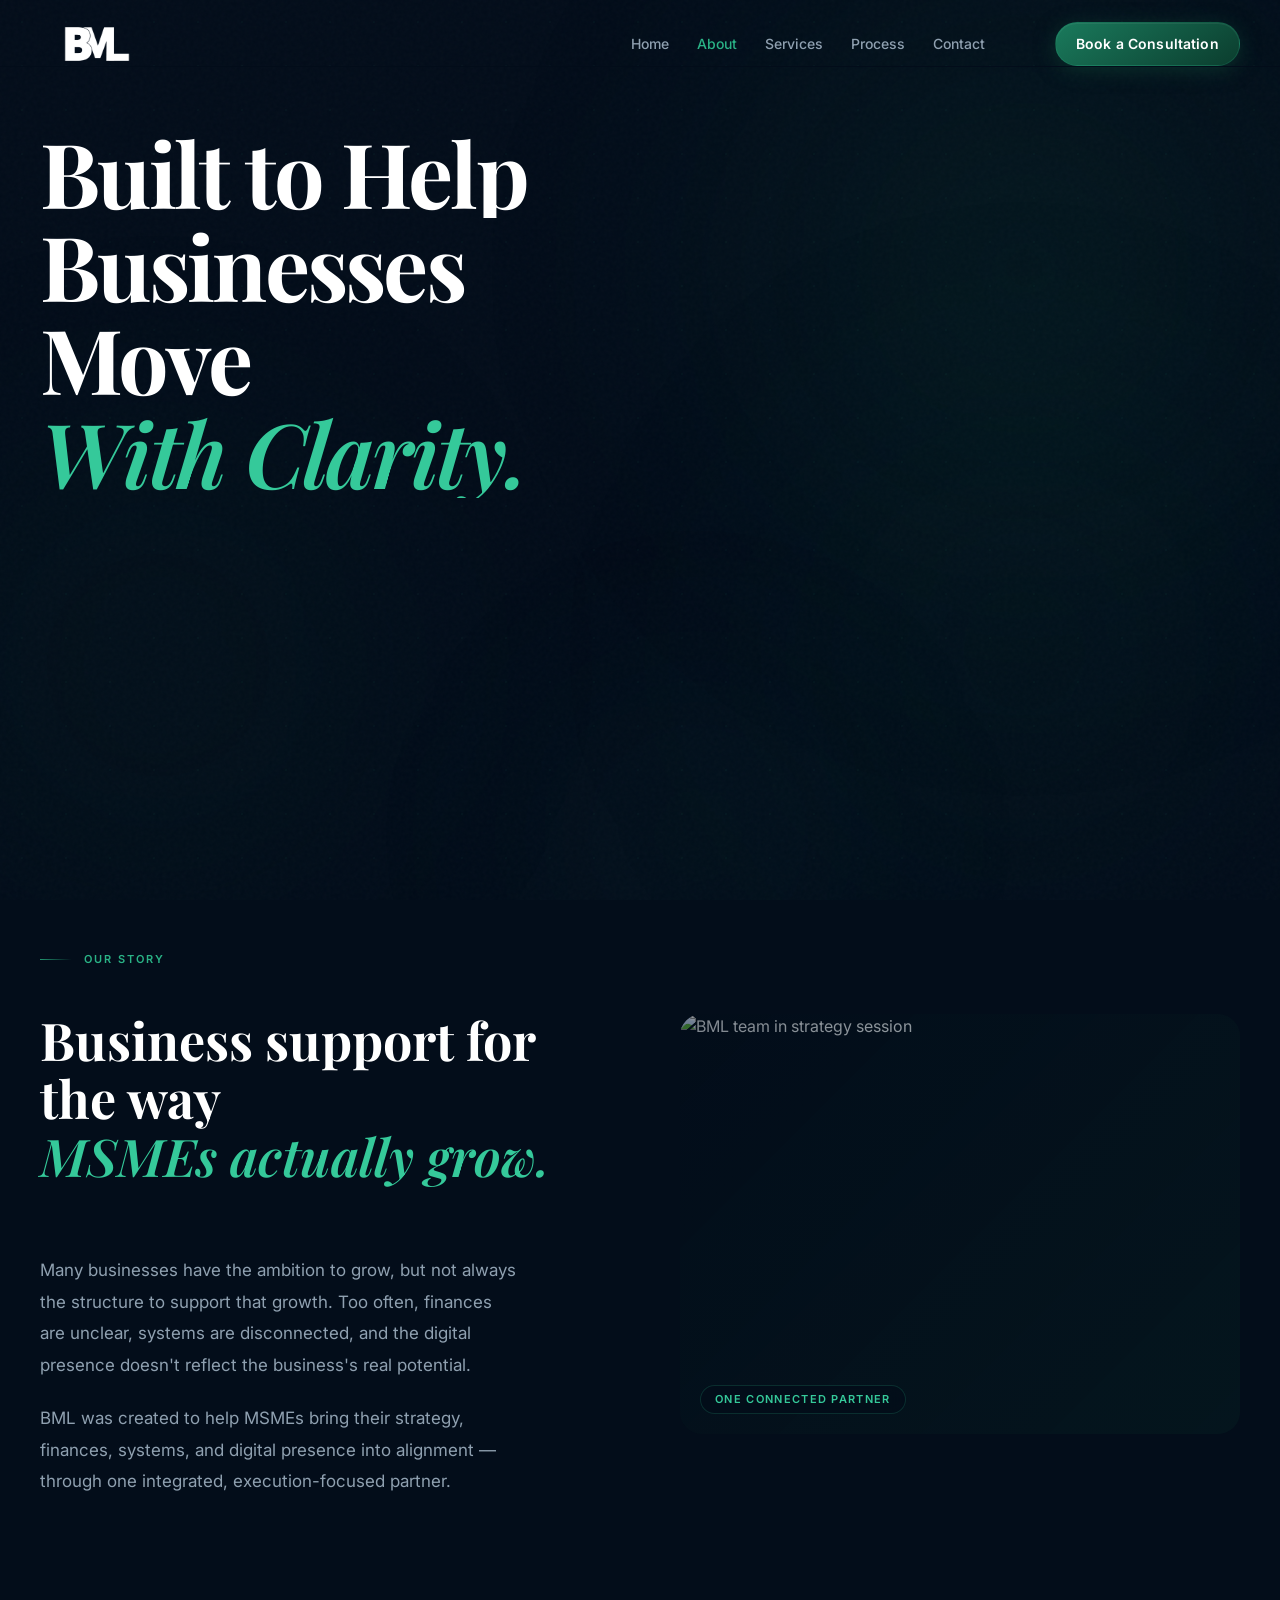
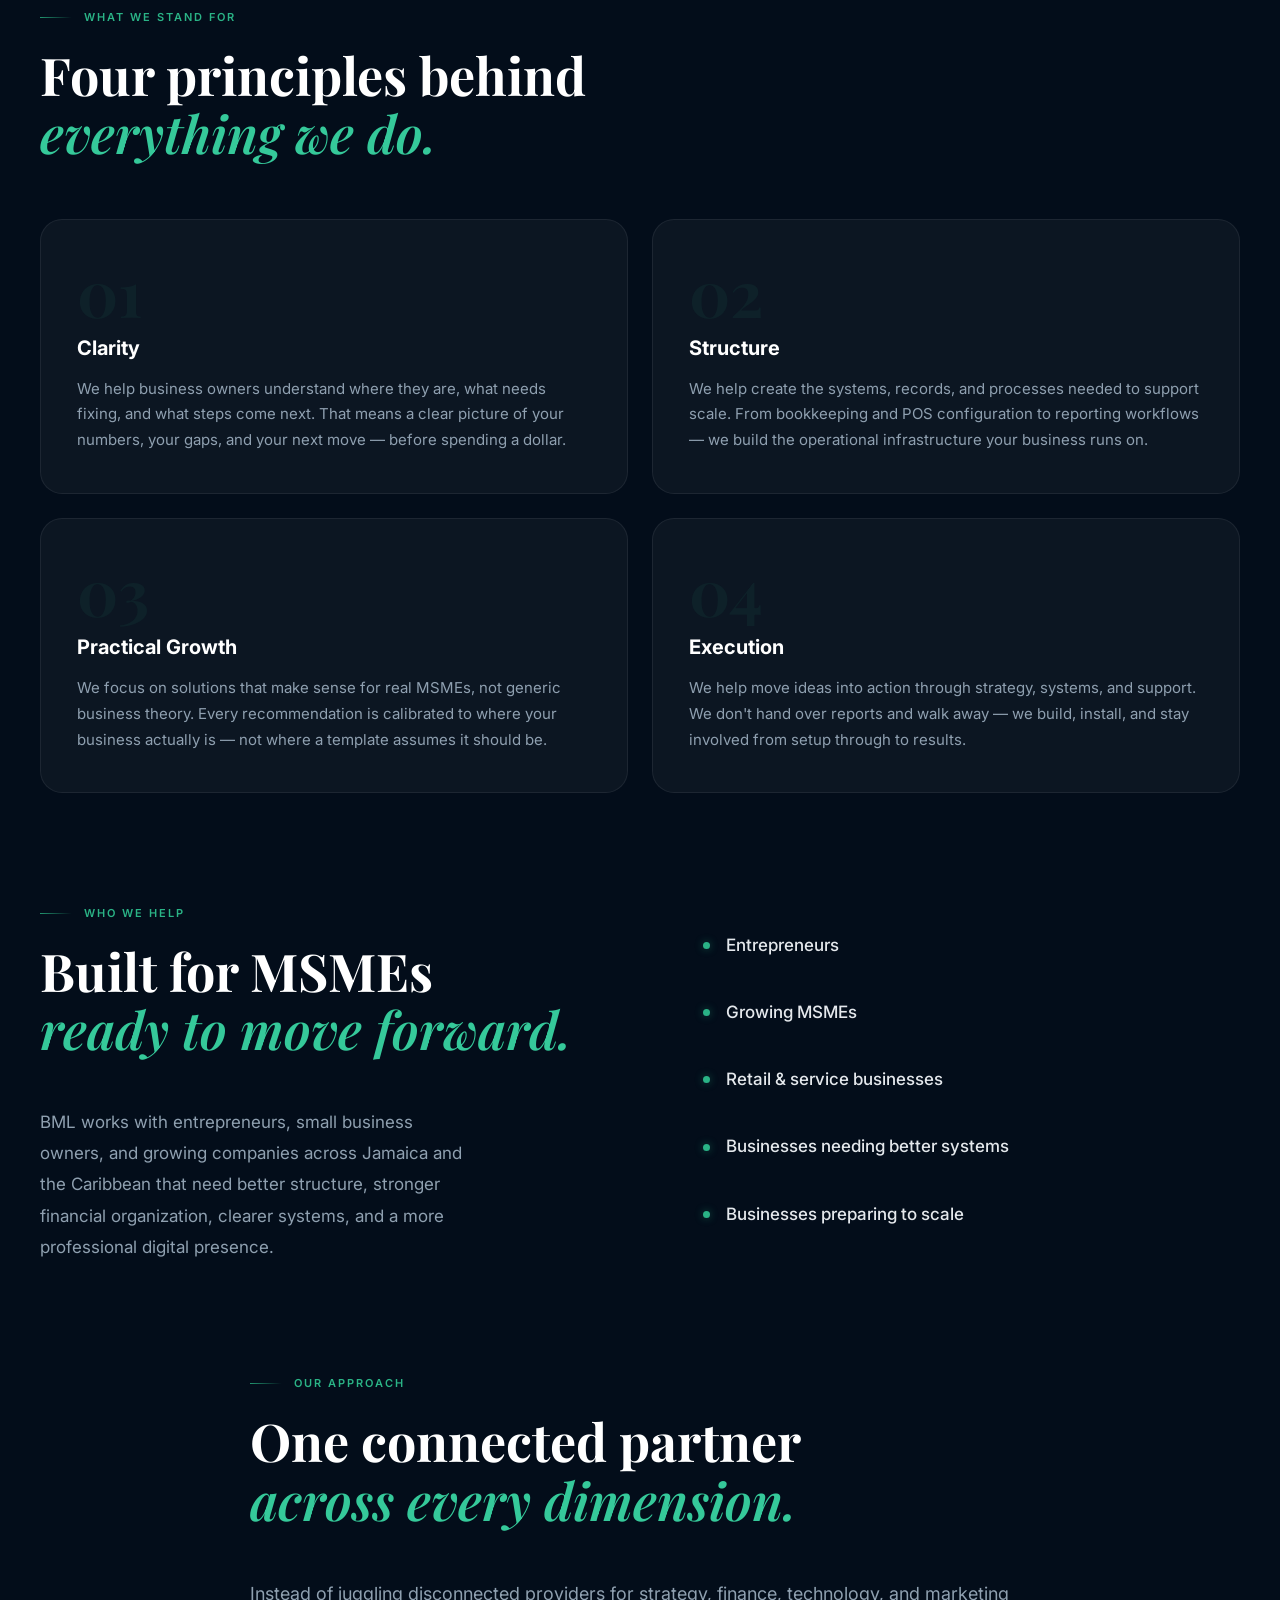
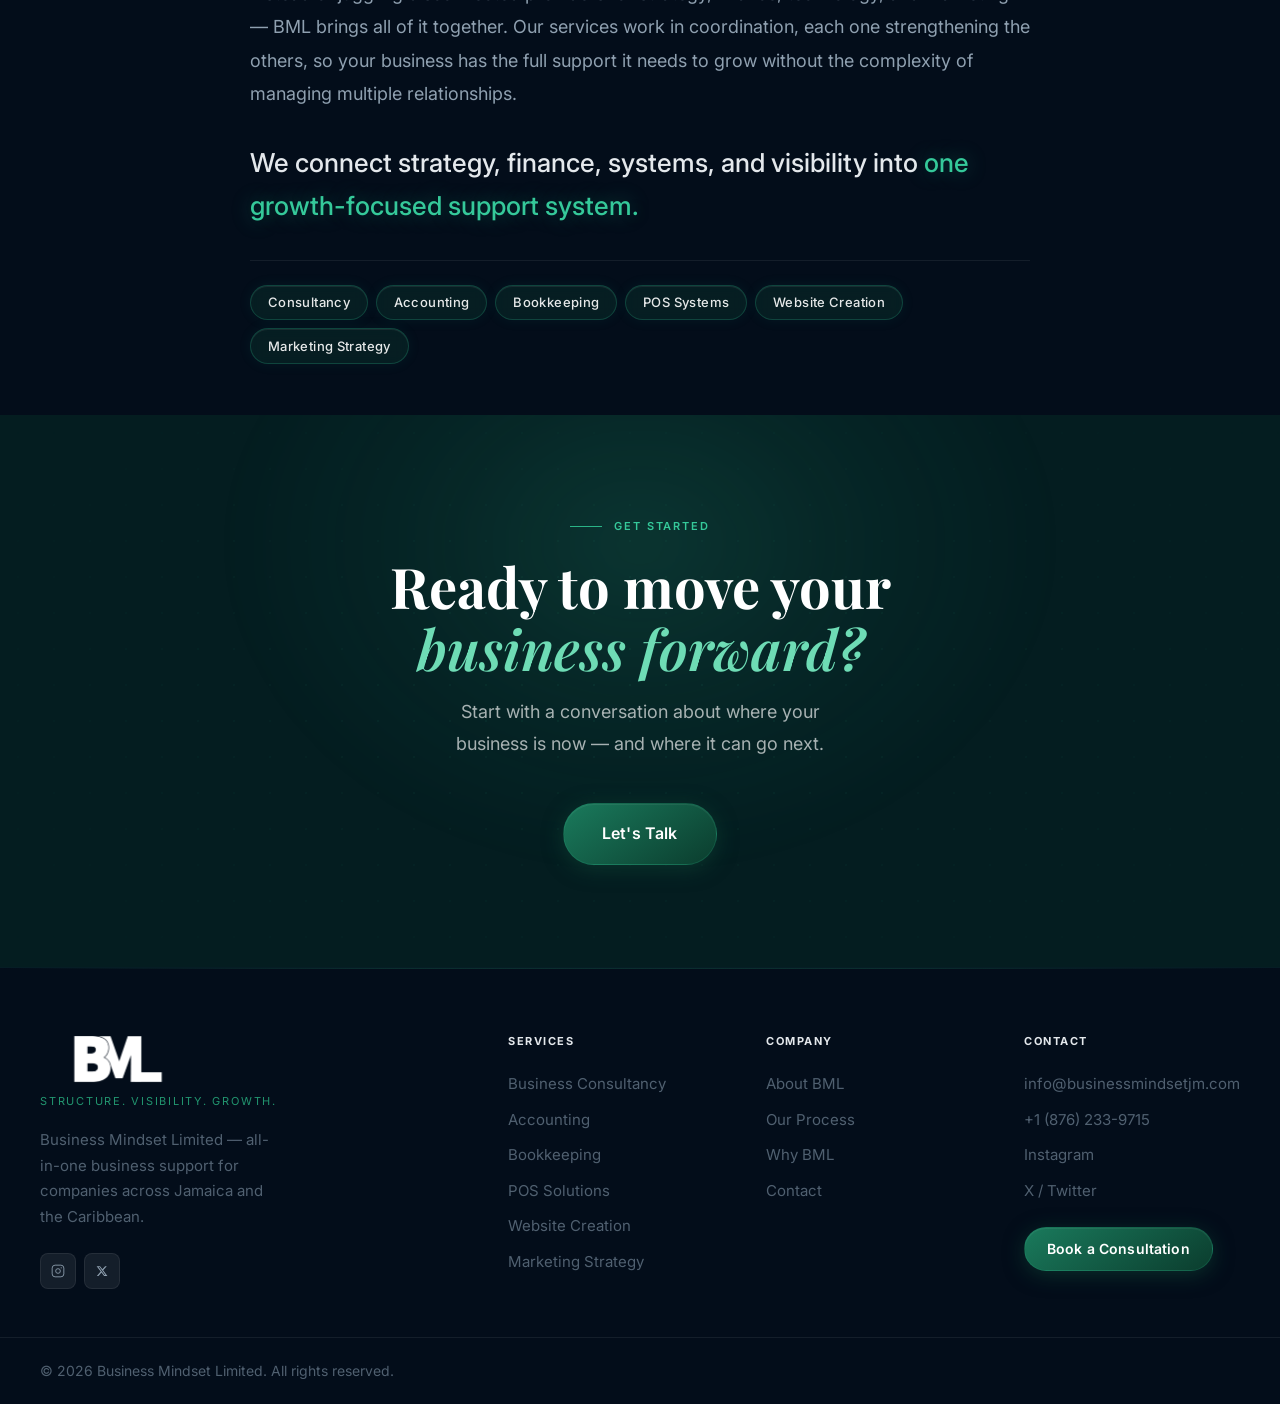
==== commit e6e92408: "desgn" ====
--- a/about.html
+++ b/about.html
@@ -19,7 +19,7 @@
   <meta name="twitter:title" content="About Us | BML – Business Mindset Limited" />
   <meta name="twitter:description" content="Built to help MSMEs move with clarity across Jamaica and the Caribbean." />
   <meta name="twitter:image" content="https://images.unsplash.com/photo-1522071820081-009f0129c71c?auto=format&fit=crop&w=1200&q=80" />
-  <link rel="stylesheet" href="styles.css?v=9" />
+  <link rel="stylesheet" href="styles.css?v=13" />
 </head>
 <body data-page="about">
 
@@ -39,16 +39,15 @@
   <header class="nav" id="nav">
     <div class="nav__inner container">
       <a href="index.html" class="nav__logo" aria-label="BML Home">
-        <span class="nav__logo-mark">BML</span>
-        <span class="nav__logo-sub">Business Mindset Limited</span>
+        <img src="logo.png" alt="BML – Business Mindset Limited" class="nav__logo-img" />
       </a>
 
       <nav class="nav__links" aria-label="Main navigation">
         <a href="index.html"          class="nav__link">Home</a>
         <a href="about.html"          class="nav__link nav__link--active" aria-current="page">About</a>
-        <a href="index.html#services" class="nav__link">Services</a>
+        <a href="services.html"       class="nav__link">Services</a>
         <a href="index.html#story"    class="nav__link">Process</a>
-        <a href="index.html#contact"  class="nav__link">Contact</a>
+        <a href="contact.html"  class="nav__link">Contact</a>
       </nav>
 
       <a href="https://calendly.com/businessmindsetjm/consultation"
@@ -62,10 +61,10 @@
 
     <div class="nav__mobile" id="mobileMenu" aria-hidden="true">
       <a href="index.html"          class="nav__mobile-link">Home</a>
-      <a href="about.html"          class="nav__mobile-link">About</a>
-      <a href="index.html#services" class="nav__mobile-link">Services</a>
+      <a href="about.html"          class="nav__mobile-link nav__mobile-link--active">About</a>
+      <a href="services.html"       class="nav__mobile-link">Services</a>
       <a href="index.html#story"    class="nav__mobile-link">Process</a>
-      <a href="index.html#contact"  class="nav__mobile-link">Contact</a>
+      <a href="contact.html"  class="nav__mobile-link">Contact</a>
       <a href="https://calendly.com/businessmindsetjm/consultation"
          target="_blank" rel="noopener noreferrer"
          class="btn btn--primary nav__mobile-cta">Book a Consultation</a>
@@ -80,8 +79,6 @@
 
         <!-- Left: text -->
         <div class="about-hero__text">
-          <p class="hero__eyebrow" id="ahEyebrow">About Us</p>
-
           <h1 class="about-hero__headline" id="ahHeadline">
             <span class="h-line" data-line="0">Built to Help</span>
             <span class="h-line" data-line="1">Businesses Move</span>
@@ -107,26 +104,18 @@
           </div>
         </div>
 
-        <!-- Right: glass panel decoration -->
+        <!-- Right: image visual -->
         <div class="about-hero__visual" id="ahVisual" aria-hidden="true">
-          <div class="ah-panel">
-            <div class="ah-panel__glow"></div>
-            <div class="ah-panel__ring"></div>
-            <div class="ah-panel__ring ah-panel__ring--2"></div>
-            <div class="ah-panel__line ah-panel__line--h"></div>
-            <div class="ah-panel__line ah-panel__line--v"></div>
-            <div class="ah-panel__content">
-              <div class="ah-panel__logo">BML</div>
-              <p class="ah-panel__tagline">Structure. Visibility. Growth.</p>
-              <div class="ah-panel__chips">
-                <span class="ah-chip ah-chip--green">Consultancy</span>
-                <span class="ah-chip">Accounting</span>
-                <span class="ah-chip ah-chip--green">POS Systems</span>
-                <span class="ah-chip">Web Development</span>
-                <span class="ah-chip ah-chip--green">Marketing</span>
-                <span class="ah-chip">Bookkeeping</span>
-              </div>
-            </div>
+          <div class="ah-img-wrap">
+            <!-- Replace src with /images/about-hero.jpg when available -->
+            <img
+              src="https://images.unsplash.com/photo-1600880292203-757bb62b4baf?auto=format&fit=crop&w=900&q=80"
+              alt="BML business strategy session"
+              loading="eager"
+              class="ah-img"
+            />
+            <div class="ah-img__overlay"></div>
+            <div class="ah-img__glow"></div>
           </div>
         </div>
 
@@ -304,9 +293,9 @@
             <span class="approach-svc">Consultancy</span>
             <span class="approach-svc">Accounting</span>
             <span class="approach-svc">Bookkeeping</span>
-            <span class="approach-svc approach-svc--green">POS Systems</span>
-            <span class="approach-svc approach-svc--green">Website Creation</span>
-            <span class="approach-svc approach-svc--green">Marketing Strategy</span>
+            <span class="approach-svc">POS Systems</span>
+            <span class="approach-svc">Website Creation</span>
+            <span class="approach-svc">Marketing Strategy</span>
           </div>
         </div>
 
@@ -341,7 +330,7 @@
     <div class="container footer__inner">
 
       <div class="footer__brand">
-        <div class="footer__logo">BML</div>
+        <img src="logo.png" alt="BML – Business Mindset Limited" class="footer__logo-img" />
         <p class="footer__tagline">Structure. Visibility. Growth.</p>
         <p class="footer__desc">Business Mindset Limited — all-in-one business support for companies across Jamaica and the Caribbean.</p>
         <div class="footer__social" aria-label="Social links">
@@ -361,12 +350,12 @@
       <div class="footer__col">
         <h4 class="footer__col-title">Services</h4>
         <ul class="footer__links">
-          <li><a href="index.html#services" class="footer__link">Business Consultancy</a></li>
-          <li><a href="index.html#services" class="footer__link">Accounting</a></li>
-          <li><a href="index.html#services" class="footer__link">Bookkeeping</a></li>
-          <li><a href="index.html#services" class="footer__link">POS Solutions</a></li>
-          <li><a href="index.html#services" class="footer__link">Website Creation</a></li>
-          <li><a href="index.html#services" class="footer__link">Marketing Strategy</a></li>
+          <li><a href="services.html#business-consultancy" class="footer__link">Business Consultancy</a></li>
+          <li><a href="services.html#accounting"           class="footer__link">Accounting</a></li>
+          <li><a href="services.html#bookkeeping"          class="footer__link">Bookkeeping</a></li>
+          <li><a href="services.html#pos-solutions"        class="footer__link">POS Solutions</a></li>
+          <li><a href="services.html#website-creation"     class="footer__link">Website Creation</a></li>
+          <li><a href="services.html#marketing-strategy"   class="footer__link">Marketing Strategy</a></li>
         </ul>
       </div>
 
@@ -376,7 +365,7 @@
           <li><a href="about.html"          class="footer__link">About BML</a></li>
           <li><a href="index.html#story"    class="footer__link">Our Process</a></li>
           <li><a href="index.html#why-bml"  class="footer__link">Why BML</a></li>
-          <li><a href="index.html#contact"  class="footer__link">Contact</a></li>
+          <li><a href="contact.html"  class="footer__link">Contact</a></li>
         </ul>
       </div>
 
@@ -421,6 +410,6 @@
   <!-- GSAP + ScrollTrigger from CDN (no Matter.js needed on this page) -->
   <script src="https://cdnjs.cloudflare.com/ajax/libs/gsap/3.12.5/gsap.min.js"></script>
   <script src="https://cdnjs.cloudflare.com/ajax/libs/gsap/3.12.5/ScrollTrigger.min.js"></script>
-  <script src="app.js?v=20"></script>
+  <script src="app.js?v=24"></script>
 </body>
 </html>
--- a/styles.css
+++ b/styles.css
@@ -215,7 +215,7 @@
   justify-content: center;
   gap: 0.5rem;
   padding: 0.875rem 1.875rem;
-  border-radius: 0.625rem;
+  border-radius: 100px;
   font-weight: 600;
   font-size: 0.9375rem;
   letter-spacing: 0.01em;
@@ -224,7 +224,7 @@
   will-change: transform;
   position: relative;
 }
-.btn--lg { padding: 1.0625rem 2.375rem; font-size: 1rem; border-radius: 0.75rem; }
+.btn--lg { padding: 1.0625rem 2.375rem; font-size: 1rem; border-radius: 100px; }
 
 .btn--primary {
   background: linear-gradient(145deg, var(--g-600) 0%, var(--g-900) 100%);
@@ -307,6 +307,10 @@
   font-size: 0.5rem; letter-spacing: 0.2em;
   text-transform: uppercase; color: var(--t-3);
 }
+.nav__logo-img {
+  height: 38px; width: auto;
+  display: block; object-fit: contain;
+}
 
 .nav__links { display: none; align-items: center; gap: 0; margin-left: auto; }
 @media (min-width: 900px) { .nav__links { display: flex; } }
@@ -351,6 +355,7 @@
   transition: color var(--t-fast);
 }
 .nav__mobile-link:hover { color: var(--white); }
+.nav__mobile-link--active { color: var(--g-400) !important; }
 .nav__mobile-cta { margin-top: 1.375rem; align-self: flex-start; }
 
 /* ═══════════════════════════════════════════════════════════════════════════
@@ -1119,6 +1124,7 @@
 @media (min-width: 960px)  { .footer__inner { grid-template-columns: 2fr 1fr 1fr 1fr; } }
 
 .footer__logo { font-family:var(--serif); font-size:1.875rem; font-weight:700; color:var(--white); letter-spacing:.06em; margin-bottom:.375rem; }
+.footer__logo-img { height:52px; width:auto; display:block; object-fit:contain; margin-bottom:.5rem; }
 .footer__tagline { font-size:.6875rem; letter-spacing:.16em; text-transform:uppercase; color:var(--g-500); margin-bottom:1rem; }
 .footer__desc { font-size:.9375rem; color:var(--t-3); line-height:1.7; max-width:240px; margin-bottom:1.5rem; }
 .footer__social { display:flex; gap:.5rem; }
@@ -1312,6 +1318,40 @@
   color: rgba(255,255,255,0.92);
 }
 
+/* ── About hero image visual (replaces ah-panel animation) ─────────────────── */
+.ah-img-wrap {
+  position: relative;
+  width: 100%; max-width: 520px;
+  border-radius: var(--r-xl);
+  overflow: hidden;
+  aspect-ratio: 4/5;
+  box-shadow: 0 24px 80px rgba(0,0,0,0.45), 0 0 60px rgba(42,179,134,0.08);
+  border: 1px solid rgba(42,179,134,0.14);
+}
+.ah-img {
+  width: 100%; height: 100%;
+  object-fit: cover; object-position: center;
+  display: block;
+  transition: transform 0.7s var(--ease);
+}
+.ah-img-wrap:hover .ah-img { transform: scale(1.03); }
+.ah-img__overlay {
+  position: absolute; inset: 0;
+  background: linear-gradient(
+    180deg,
+    rgba(3,13,26,0.18) 0%,
+    rgba(3,13,26,0.08) 40%,
+    rgba(3,13,26,0.52) 100%
+  );
+  pointer-events: none;
+}
+.ah-img__glow {
+  position: absolute; inset: -40px;
+  background: radial-gradient(ellipse at 50% 120%, rgba(42,179,134,0.14) 0%, transparent 60%);
+  pointer-events: none;
+  filter: blur(20px);
+}
+
 /* ── Brand Story split layout ─────────────────────────────────────────────── */
 .story-split__inner {
   display: grid; grid-template-columns: 1fr;
@@ -1471,31 +1511,851 @@
 }
 .approach-svc {
   display: inline-flex; align-items: center;
-  padding: 0.35rem 0.95rem;
+  padding: 0.4rem 1.05rem;
   border-radius: 100px;
   font-size: 0.8125rem; font-weight: 500;
   letter-spacing: 0.03em;
-  background: rgba(255,255,255,0.04);
-  border: 1px solid rgba(255,255,255,0.08);
-  color: rgba(255,255,255,0.55);
+  background: rgba(15,77,58,0.28);
+  border: 1px solid rgba(52,211,153,0.22);
+  color: rgba(255,255,255,0.9);
   backdrop-filter: blur(8px);
+  -webkit-backdrop-filter: blur(8px);
   white-space: nowrap;
-  transition: background var(--t-fast), border-color var(--t-fast), color var(--t-fast);
+  box-shadow: 0 0 14px rgba(42,179,134,0.08), inset 0 1px 0 rgba(255,255,255,0.07);
+  transition: background var(--t-fast), border-color var(--t-fast), color var(--t-fast), box-shadow var(--t-fast);
 }
 .approach-svc:hover {
-  background: rgba(15,77,58,0.18);
-  border-color: rgba(52,211,153,0.22);
-  color: rgba(255,255,255,0.9);
-}
+  background: rgba(15,77,58,0.44);
+  border-color: rgba(52,211,153,0.40);
+  color: rgba(255,255,255,1);
+  box-shadow: 0 0 22px rgba(42,179,134,0.18), inset 0 1px 0 rgba(255,255,255,0.09);
+}
+/* --green modifier kept for backwards-compat but now identical to base */
 .approach-svc--green {
-  background: rgba(15,77,58,0.28);
-  border-color: rgba(52,211,153,0.22);
-  color: rgba(255,255,255,0.88);
+  background: rgba(15,77,58,0.36);
+  border-color: rgba(52,211,153,0.30);
 }
 .approach-svc--green:hover {
-  background: rgba(15,77,58,0.42);
-  border-color: rgba(52,211,153,0.38);
-  color: rgba(255,255,255,1);
+  background: rgba(15,77,58,0.50);
+  border-color: rgba(52,211,153,0.46);
+}
+
+/* ═══════════════════════════════════════════════════════════════════════════
+   SERVICES PAGE
+   ═══════════════════════════════════════════════════════════════════════════ */
+
+/* ── Hero ────────────────────────────────────────────────────────────────── */
+.sv-hero {
+  position: relative;
+  min-height: 100svh;
+  display: flex;
+  align-items: center;
+  padding-top: 5rem;
+  padding-bottom: 3rem;
+}
+
+.sv-hero__layout {
+  position: relative;
+  z-index: 1;
+  display: grid;
+  grid-template-columns: 1fr;
+  gap: 4rem;
+  align-items: center;
+  width: 100%;
+}
+@media (min-width: 960px) {
+  .sv-hero__layout { grid-template-columns: 1fr 1fr; gap: 3rem; }
+}
+
+.sv-hero__text { display: flex; flex-direction: column; }
+
+.sv-hero__headline {
+  font-family: var(--serif);
+  font-size: clamp(3.25rem, 7vw, 5.5rem);
+  font-weight: 700;
+  line-height: 1.05;
+  letter-spacing: -0.03em;
+  color: var(--white);
+  margin-bottom: 1.375rem;
+}
+.sv-hero__headline .h-line { display: block; overflow: hidden; }
+.sv-hero__headline .h-line--em em { color: var(--g-300); font-weight: 600; }
+
+.sv-hero__visual {
+  display: none;
+  justify-content: center;
+  align-items: center;
+  opacity: 0;
+}
+@media (min-width: 960px) { .sv-hero__visual { display: flex; } }
+
+/* Word cloud inside services hero — same sizing as home hero visual */
+.sv-hero__visual .word-cloud {
+  position: relative;
+  width: 480px; height: 480px;
+  flex-shrink: 0;
+}
+
+/* ── Service Panel (hero visual) ─────────────────────────────────────────── */
+.sv-panel {
+  position: relative;
+  width: 460px;
+  background: rgba(6,21,37,0.62);
+  border: 1px solid rgba(42,179,134,0.18);
+  border-radius: var(--r-xl);
+  backdrop-filter: blur(28px);
+  -webkit-backdrop-filter: blur(28px);
+  padding: 2rem;
+  animation: sv-panel-float 6s ease-in-out infinite;
+  box-shadow: 0 24px 80px rgba(0,0,0,0.35), 0 0 60px rgba(42,179,134,0.06);
+}
+@keyframes sv-panel-float {
+  0%,100% { transform: translateY(0); }
+  50%     { transform: translateY(-10px); }
+}
+
+.sv-panel__glow {
+  position: absolute;
+  top: 50%; left: 50%;
+  transform: translate(-50%,-50%);
+  width: 120%; height: 120%;
+  background: radial-gradient(ellipse, rgba(42,179,134,0.1) 0%, transparent 65%);
+  filter: blur(30px);
+  pointer-events: none;
+  animation: sv-glow-pulse 4s ease-in-out infinite;
+}
+@keyframes sv-glow-pulse {
+  0%,100% { opacity: 0.7; transform: translate(-50%,-50%) scale(1); }
+  50%     { opacity: 1.0; transform: translate(-50%,-50%) scale(1.1); }
+}
+
+.sv-panel__ring {
+  position: absolute;
+  top: 50%; left: 50%;
+  border-radius: 50%;
+  border: 1px solid rgba(42,179,134,0.1);
+  pointer-events: none;
+  width: 340px; height: 340px;
+  animation: sv-ring-spin 12s linear infinite;
+}
+.sv-panel__ring--2 {
+  width: 260px; height: 260px;
+  animation-duration: 8s;
+  animation-direction: reverse;
+  border-color: rgba(42,179,134,0.06);
+}
+@keyframes sv-ring-spin {
+  from { transform: translate(-50%,-50%) rotate(0deg); }
+  to   { transform: translate(-50%,-50%) rotate(360deg); }
+}
+
+.sv-panel__body { position: relative; z-index: 1; }
+
+.sv-panel__eyebrow {
+  display: inline-flex;
+  align-items: center;
+  gap: 0.5rem;
+  font-size: 0.6875rem;
+  font-weight: 600;
+  letter-spacing: 0.16em;
+  text-transform: uppercase;
+  color: var(--g-400);
+  margin-bottom: 1.375rem;
+}
+.sv-panel__eyebrow::before {
+  content: '';
+  display: block;
+  width: 1.5rem; height: 1px;
+  background: linear-gradient(90deg, var(--g-500), transparent);
+}
+
+.sv-panel__grid {
+  display: grid;
+  grid-template-columns: 1fr 1fr;
+  gap: 0.625rem;
+}
+
+.sv-panel__item {
+  display: flex;
+  align-items: center;
+  gap: 0.5rem;
+  padding: 0.625rem 0.875rem;
+  border-radius: var(--r-sm);
+  background: rgba(255,255,255,0.03);
+  border: 1px solid rgba(255,255,255,0.06);
+  font-size: 0.75rem;
+  font-weight: 500;
+  color: var(--t-2);
+  white-space: nowrap;
+  overflow: hidden;
+}
+.sv-panel__item-icon {
+  flex-shrink: 0;
+  display: flex;
+  align-items: center;
+  color: var(--t-3);
+}
+.sv-panel__item--green {
+  background: rgba(15,77,58,0.22);
+  border-color: rgba(42,179,134,0.18);
+  color: rgba(255,255,255,0.82);
+}
+.sv-panel__item--green .sv-panel__item-icon { color: var(--g-400); }
+
+/* ── Philosophy ──────────────────────────────────────────────────────────── */
+.sv-philosophy__inner {
+  display: grid;
+  grid-template-columns: 1fr;
+  gap: 2.5rem;
+  align-items: start;
+}
+@media (min-width: 900px) {
+  .sv-philosophy__inner { grid-template-columns: 1fr 1fr; gap: 5rem; align-items: center; }
+}
+
+.sv-philosophy__heading { margin-bottom: 0; }
+
+.sv-phil-copy {
+  font-size: 1.0625rem;
+  color: var(--t-2);
+  line-height: 1.8;
+  margin-bottom: 1.25rem;
+}
+.sv-phil-copy:last-of-type { margin-bottom: 1.5rem; }
+
+.sv-hl-phrase { color: var(--g-300); font-weight: 600; }
+
+.sv-phil-tags {
+  display: flex;
+  flex-wrap: wrap;
+  align-items: center;
+  gap: 0.5rem;
+}
+.sv-tag {
+  padding: 0.3rem 0.875rem;
+  border-radius: 100px;
+  font-size: 0.8125rem;
+  font-weight: 500;
+  background: rgba(15,77,58,0.22);
+  border: 1px solid rgba(42,179,134,0.2);
+  color: rgba(255,255,255,0.8);
+}
+.sv-tag-sep {
+  color: var(--t-3);
+  font-size: 0.75rem;
+  padding-inline: 0.125rem;
+}
+
+/* ── Services Grid ───────────────────────────────────────────────────────── */
+.sv-services__hd { max-width: 600px; margin-bottom: 3rem; }
+.sv-services__hd .section__heading { margin-bottom: 0; }
+
+.sv-svc-grid {
+  display: grid;
+  grid-template-columns: 1fr;
+  gap: 1.25rem;
+}
+@media (min-width: 600px)  { .sv-svc-grid { grid-template-columns: repeat(2, 1fr); } }
+@media (min-width: 1024px) { .sv-svc-grid { grid-template-columns: repeat(3, 1fr); } }
+
+.sv-svc-card {
+  position: relative;
+  padding: 1.875rem;
+  background: rgba(6,21,37,0.55);
+  border: 1px solid rgba(255,255,255,0.07);
+  border-radius: var(--r-lg);
+  backdrop-filter: blur(20px);
+  -webkit-backdrop-filter: blur(20px);
+  overflow: hidden;
+  display: flex;
+  flex-direction: column;
+  transition: border-color var(--t-med), box-shadow var(--t-med), transform var(--t-med);
+}
+.sv-svc-card:hover {
+  border-color: rgba(42,179,134,0.28);
+  box-shadow: 0 0 40px rgba(42,179,134,0.1), 0 16px 48px rgba(0,0,0,0.25);
+  transform: translateY(-3px);
+}
+
+.sv-svc-card__num {
+  position: absolute;
+  top: 0.875rem; right: 1.25rem;
+  font-family: var(--serif);
+  font-size: 5rem;
+  font-weight: 700;
+  color: rgba(255,255,255,0.025);
+  line-height: 1;
+  letter-spacing: -0.04em;
+  pointer-events: none;
+  user-select: none;
+}
+
+.sv-svc-card__icon {
+  width: 44px; height: 44px;
+  display: flex; align-items: center; justify-content: center;
+  background: rgba(15,77,58,0.25);
+  border: 1px solid rgba(42,179,134,0.2);
+  border-radius: var(--r-sm);
+  color: var(--g-300);
+  margin-bottom: 1.25rem;
+  flex-shrink: 0;
+}
+
+.sv-svc-card__name {
+  font-family: var(--serif);
+  font-size: 1.25rem;
+  font-weight: 700;
+  color: var(--white);
+  margin-bottom: 0.625rem;
+  line-height: 1.2;
+}
+
+.sv-svc-card__desc {
+  font-size: 0.9375rem;
+  color: var(--t-2);
+  line-height: 1.7;
+  margin-bottom: 1.25rem;
+}
+
+.sv-svc-card__list {
+  display: flex;
+  flex-direction: column;
+  gap: 0.35rem;
+  margin-bottom: 1.5rem;
+  flex: 1;
+}
+.sv-svc-card__list li {
+  font-size: 0.8125rem;
+  color: var(--t-3);
+  display: flex;
+  align-items: center;
+  gap: 0.5rem;
+}
+.sv-svc-card__list li::before {
+  content: '';
+  display: block;
+  width: 4px; height: 4px;
+  border-radius: 50%;
+  background: var(--g-500);
+  flex-shrink: 0;
+}
+
+.sv-svc-card__cta {
+  display: inline-flex;
+  align-items: center;
+  gap: 0.375rem;
+  font-size: 0.8125rem;
+  font-weight: 600;
+  color: var(--g-400);
+  letter-spacing: 0.02em;
+  text-decoration: none;
+  transition: color var(--t-fast), gap var(--t-fast);
+  align-self: flex-start;
+  margin-top: auto;
+}
+.sv-svc-card__cta:hover { color: var(--g-300); gap: 0.625rem; }
+
+.sv-services__foot {
+  margin-top: 3rem;
+  display: flex;
+  justify-content: center;
+}
+
+/* ── Client Experience ───────────────────────────────────────────────────── */
+.sv-experience__hd { max-width: 680px; margin-bottom: 3rem; }
+.sv-experience__hd .section__heading { margin-bottom: 0; }
+.sv-experience__intro {
+  font-size: 1.0625rem;
+  color: var(--t-2);
+  line-height: 1.75;
+  margin-top: 1rem;
+}
+
+.sv-exp-grid {
+  display: grid;
+  grid-template-columns: 1fr;
+  gap: 1rem;
+}
+@media (min-width: 640px)  { .sv-exp-grid { grid-template-columns: repeat(2, 1fr); } }
+@media (min-width: 1024px) { .sv-exp-grid { grid-template-columns: repeat(5, 1fr); } }
+
+.sv-exp-step {
+  padding: 1.5rem;
+  background: rgba(6,21,37,0.5);
+  border: 1px solid rgba(255,255,255,0.06);
+  border-radius: var(--r-lg);
+  backdrop-filter: blur(16px);
+  -webkit-backdrop-filter: blur(16px);
+  display: flex;
+  flex-direction: column;
+  gap: 0.625rem;
+  transition: border-color var(--t-med);
+}
+.sv-exp-step:hover { border-color: rgba(42,179,134,0.2); }
+
+.sv-exp-step__num {
+  font-family: var(--serif);
+  font-size: 0.6875rem;
+  font-weight: 700;
+  letter-spacing: 0.12em;
+  color: var(--g-500);
+}
+.sv-exp-step__icon { color: var(--g-400); display: flex; }
+.sv-exp-step__title { font-size: 0.9375rem; font-weight: 600; color: var(--white); line-height: 1.3; }
+.sv-exp-step__desc  { font-size: 0.875rem; color: var(--t-2); line-height: 1.65; }
+
+/* ── Quality Pillars ─────────────────────────────────────────────────────── */
+.sv-quality__hd { max-width: 640px; margin-bottom: 3rem; }
+.sv-quality__hd .section__heading { margin-bottom: 0; }
+.sv-quality__intro {
+  font-size: 1.0625rem;
+  color: var(--t-2);
+  line-height: 1.75;
+  margin-top: 1rem;
+}
+
+.sv-pillars {
+  display: grid;
+  grid-template-columns: 1fr;
+  gap: 1.25rem;
+}
+@media (min-width: 720px) { .sv-pillars { grid-template-columns: repeat(3, 1fr); } }
+
+.sv-pillar {
+  padding: 2rem 1.75rem;
+  background: rgba(6,21,37,0.55);
+  border: 1px solid rgba(255,255,255,0.07);
+  border-radius: var(--r-lg);
+  backdrop-filter: blur(20px);
+  -webkit-backdrop-filter: blur(20px);
+  transition: border-color var(--t-med), box-shadow var(--t-med);
+}
+.sv-pillar:hover {
+  border-color: rgba(42,179,134,0.22);
+  box-shadow: 0 0 28px rgba(42,179,134,0.08);
+}
+
+.sv-pillar__icon {
+  width: 48px; height: 48px;
+  display: flex; align-items: center; justify-content: center;
+  background: rgba(15,77,58,0.2);
+  border: 1px solid rgba(42,179,134,0.18);
+  border-radius: var(--r-sm);
+  color: var(--g-300);
+  margin-bottom: 1.25rem;
+}
+.sv-pillar__name {
+  font-family: var(--serif);
+  font-size: 1.375rem;
+  font-weight: 700;
+  color: var(--white);
+  margin-bottom: 0.625rem;
+}
+.sv-pillar__desc { font-size: 0.9375rem; color: var(--t-2); line-height: 1.7; }
+.sv-em { color: var(--g-300); font-style: normal; font-weight: 600; }
+
+/* ── Pathway ─────────────────────────────────────────────────────────────── */
+.sv-pathway__hd { max-width: 540px; margin-bottom: 3rem; }
+.sv-pathway__hd .section__heading { margin-bottom: 0; }
+
+.sv-steps {
+  display: grid;
+  grid-template-columns: 1fr;
+  gap: 1rem;
+}
+@media (min-width: 768px) {
+  .sv-steps {
+    grid-template-columns: 1fr auto 1fr auto 1fr auto 1fr;
+    gap: 0;
+    align-items: start;
+  }
+}
+
+.sv-step {
+  padding: 1.75rem 1.5rem;
+  background: rgba(6,21,37,0.55);
+  border: 1px solid rgba(255,255,255,0.07);
+  border-radius: var(--r-lg);
+  backdrop-filter: blur(16px);
+  -webkit-backdrop-filter: blur(16px);
+  transition: border-color var(--t-med);
+}
+.sv-step:hover { border-color: rgba(42,179,134,0.22); }
+
+.sv-step__num {
+  font-family: var(--serif);
+  font-size: 1.75rem;
+  font-weight: 700;
+  color: rgba(42,179,134,0.2);
+  line-height: 1;
+  margin-bottom: 0.75rem;
+}
+.sv-step__title { font-size: 0.9375rem; font-weight: 600; color: var(--white); margin-bottom: 0.5rem; line-height: 1.3; }
+.sv-step__desc  { font-size: 0.875rem; color: var(--t-2); line-height: 1.65; }
+
+.sv-step__connector { display: none; }
+@media (min-width: 768px) {
+  .sv-step__connector {
+    display: block;
+    width: 1.5rem;
+    height: 1px;
+    background: linear-gradient(90deg, rgba(42,179,134,0.3), rgba(42,179,134,0.1));
+    margin-inline: 0.125rem;
+    margin-top: 2.75rem;
+    flex-shrink: 0;
+  }
+}
+
+.sv-pathway__cta {
+  margin-top: 2.5rem;
+  display: flex;
+  justify-content: center;
+}
+
+/* ── Transparent sections (bg shows through) ─────────────────────────────── */
+.sv-hero, .sv-philosophy, .sv-services, .sv-experience, .sv-quality, .sv-pathway {
+  background: transparent;
+}
+
+/* ═══════════════════════════════════════════════════════════════════════════
+   CONTACT PAGE
+   ═══════════════════════════════════════════════════════════════════════════ */
+
+/* ── Contact Hero ────────────────────────────────────────────────────────── */
+.ct-hero {
+  padding-top: 8rem;     /* fixed nav (~82px) + generous breathing room */
+  padding-bottom: 4.5rem;
+  display: flex;
+  align-items: center;
+}
+
+.ct-hero__inner {
+  max-width: 700px;
+  display: flex;
+  flex-direction: column;
+  gap: 1.75rem;
+}
+
+.ct-hero__headline {
+  display: flex;
+  flex-direction: column;
+  gap: 0.06em;
+  font-family: var(--serif);
+  font-size: clamp(2.4rem, 5vw, 3.8rem);
+  font-weight: 700;
+  line-height: 1.1;
+  color: var(--t-1);
+}
+
+.ct-hero__headline em {
+  font-style: italic;
+  color: var(--g-300);
+}
+
+/* ── Form + Contact Info section ─────────────────────────────────────────── */
+.ct-contact {
+  padding-top: 1rem;
+  padding-bottom: 5rem;
+}
+
+.ct-contact__inner {
+  display: grid;
+  grid-template-columns: 1.55fr 1fr;
+  gap: 2.5rem;
+  align-items: start;
+}
+
+/* ── Form panel ──────────────────────────────────────────────────────────── */
+.ct-form-wrap { min-width: 0; }
+
+.ct-form-section__inline-link {
+  color: var(--g-400);
+  text-decoration: none;
+  font-weight: 500;
+  transition: color 0.2s;
+}
+.ct-form-section__inline-link:hover {
+  color: var(--g-300);
+  text-decoration: underline;
+}
+
+.ct-form-panel {
+  background: rgba(10, 25, 47, 0.55);
+  border: 1px solid rgba(42, 179, 134, 0.14);
+  border-radius: var(--r-xl);
+  padding: 2.5rem;
+  backdrop-filter: blur(14px);
+  -webkit-backdrop-filter: blur(14px);
+  box-shadow: 0 8px 48px rgba(0, 0, 0, 0.3), inset 0 1px 0 rgba(255, 255, 255, 0.05);
+}
+
+.ct-form {
+  display: flex;
+  flex-direction: column;
+  gap: 1.25rem;
+}
+
+.ct-form__row {
+  display: grid;
+  grid-template-columns: 1fr 1fr;
+  gap: 1rem;
+}
+
+.ct-form__group {
+  display: flex;
+  flex-direction: column;
+  gap: 0.45rem;
+}
+
+.ct-form__label {
+  font-size: 0.8rem;
+  font-weight: 600;
+  color: var(--t-2);
+  letter-spacing: 0.02em;
+}
+
+.ct-form__label span { color: var(--g-400); }
+
+.ct-form__input,
+.ct-form__select,
+.ct-form__textarea {
+  width: 100%;
+  background: rgba(255, 255, 255, 0.05);
+  border: 1px solid rgba(255, 255, 255, 0.1);
+  border-radius: var(--r);
+  padding: 0.75rem 1rem;
+  font-family: var(--sans);
+  font-size: 0.9rem;
+  color: var(--t-1);
+  outline: none;
+  transition: border-color 0.2s, box-shadow 0.2s, background 0.2s;
+  appearance: none;
+  -webkit-appearance: none;
+}
+
+.ct-form__input::placeholder,
+.ct-form__textarea::placeholder { color: rgba(255, 255, 255, 0.28); }
+
+.ct-form__input:focus,
+.ct-form__select:focus,
+.ct-form__textarea:focus {
+  border-color: rgba(42, 179, 134, 0.45);
+  background: rgba(255, 255, 255, 0.07);
+  box-shadow: 0 0 0 3px rgba(42, 179, 134, 0.08);
+}
+
+.ct-form__select {
+  cursor: pointer;
+  background-image: url("data:image/svg+xml,%3Csvg xmlns='http://www.w3.org/2000/svg' width='12' height='8' viewBox='0 0 12 8'%3E%3Cpath d='M1 1l5 5 5-5' stroke='rgba(255,255,255,0.4)' stroke-width='1.5' fill='none' stroke-linecap='round'/%3E%3C/svg%3E");
+  background-repeat: no-repeat;
+  background-position: right 1rem center;
+  padding-right: 2.5rem;
+}
+
+.ct-form__select option { background: #0d1f2d; color: var(--t-1); }
+
+.ct-form__textarea {
+  resize: vertical;
+  min-height: 140px;
+  line-height: 1.6;
+}
+
+.ct-form__footer {
+  display: flex;
+  align-items: center;
+  gap: 1.25rem;
+  margin-top: 0.5rem;
+  flex-wrap: wrap;
+}
+
+.ct-form__note { font-size: 0.8rem; color: var(--t-3); }
+.ct-form__note a { color: var(--g-400); font-weight: 500; }
+.ct-form__note a:hover { text-decoration: underline; }
+
+/* Form success state */
+.ct-form__success {
+  display: flex;
+  flex-direction: column;
+  align-items: center;
+  text-align: center;
+  gap: 1.1rem;
+  padding: 2.5rem 1rem;
+}
+.ct-form__success[hidden] { display: none; }
+.ct-form__success-icon { color: var(--g-400); }
+.ct-form__success-title {
+  font-size: 1.25rem;
+  font-weight: 700;
+  color: var(--t-1);
+  margin: 0;
+}
+.ct-form__success-msg {
+  font-size: 0.88rem;
+  color: var(--t-2);
+  line-height: 1.75;
+  max-width: 38ch;
+  margin: 0;
+}
+.ct-form__success-msg a { color: var(--g-400); font-weight: 500; }
+.ct-form__success-msg a:hover { text-decoration: underline; }
+
+/* ── Contact Info Panel (right / sticky) ─────────────────────────────────── */
+.ct-info-panel {
+  position: sticky;
+  top: 6.5rem;   /* clears fixed nav when scrolling */
+  background: rgba(10, 25, 47, 0.55);
+  border: 1px solid rgba(42, 179, 134, 0.18);
+  border-radius: var(--r-xl);
+  padding: 2.25rem;
+  backdrop-filter: blur(18px);
+  -webkit-backdrop-filter: blur(18px);
+  box-shadow:
+    0 8px 40px rgba(0, 0, 0, 0.35),
+    0 0 50px rgba(42, 179, 134, 0.05),
+    inset 0 1px 0 rgba(255, 255, 255, 0.06);
+}
+
+.ct-info-panel__heading {
+  font-family: var(--serif);
+  font-size: clamp(1.5rem, 2.5vw, 2rem);
+  font-weight: 700;
+  color: var(--t-1);
+  line-height: 1.15;
+  margin-bottom: 0.75rem;
+}
+.ct-info-panel__heading em { font-style: italic; color: var(--g-300); }
+
+.ct-info-panel__sub {
+  font-size: 0.85rem;
+  color: var(--t-2);
+  line-height: 1.65;
+  margin-bottom: 1.75rem;
+}
+
+/* Contact list */
+.ct-info-list {
+  display: flex;
+  flex-direction: column;
+  gap: 0.5rem;
+  margin-bottom: 1.75rem;
+}
+
+.ct-info-item { list-style: none; }
+
+.ct-info-item__link {
+  display: flex;
+  align-items: center;
+  gap: 0.875rem;
+  padding: 0.875rem 1rem;
+  border-radius: var(--r);
+  background: rgba(255, 255, 255, 0.04);
+  border: 1px solid rgba(255, 255, 255, 0.06);
+  text-decoration: none;
+  color: inherit;
+  transition: background 0.2s, border-color 0.2s;
+}
+
+.ct-info-item__link:hover {
+  background: rgba(42, 179, 134, 0.08);
+  border-color: rgba(42, 179, 134, 0.22);
+}
+
+.ct-info-item--featured .ct-info-item__link {
+  background: rgba(15, 77, 58, 0.35);
+  border-color: rgba(42, 179, 134, 0.28);
+}
+.ct-info-item--featured .ct-info-item__link:hover {
+  background: rgba(15, 77, 58, 0.5);
+  border-color: rgba(42, 179, 134, 0.45);
+}
+
+.ct-info-item__icon {
+  flex-shrink: 0;
+  width: 2.125rem;
+  height: 2.125rem;
+  border-radius: var(--r-sm);
+  background: rgba(42, 179, 134, 0.12);
+  display: flex;
+  align-items: center;
+  justify-content: center;
+  color: var(--g-400);
+}
+
+.ct-info-item__body { flex: 1; min-width: 0; }
+
+.ct-info-item__label {
+  display: block;
+  font-size: 0.8rem;
+  font-weight: 600;
+  color: var(--t-1);
+  white-space: nowrap;
+  overflow: hidden;
+  text-overflow: ellipsis;
+}
+
+.ct-info-item__value {
+  display: block;
+  font-size: 0.73rem;
+  color: var(--t-2);
+  margin-top: 0.1rem;
+  white-space: nowrap;
+  overflow: hidden;
+  text-overflow: ellipsis;
+}
+
+.ct-info-item__arrow { color: var(--g-400); font-size: 0.9rem; flex-shrink: 0; }
+
+/* Social links inside info panel */
+.ct-info-socials__label {
+  font-size: 0.7rem;
+  font-weight: 600;
+  letter-spacing: 0.1em;
+  text-transform: uppercase;
+  color: var(--t-3);
+  margin-bottom: 0.625rem;
+}
+
+.ct-info-socials__links { display: flex; gap: 0.5rem; flex-wrap: wrap; }
+
+.ct-info-social {
+  display: inline-flex;
+  align-items: center;
+  gap: 0.4rem;
+  padding: 0.45rem 0.875rem;
+  border-radius: 100px;
+  border: 1px solid rgba(255, 255, 255, 0.1);
+  background: rgba(255, 255, 255, 0.04);
+  font-size: 0.75rem;
+  font-weight: 500;
+  color: var(--t-2);
+  text-decoration: none;
+  transition: border-color 0.2s, color 0.2s, background 0.2s;
+}
+.ct-info-social:hover {
+  border-color: rgba(42, 179, 134, 0.3);
+  color: var(--g-400);
+  background: rgba(42, 179, 134, 0.07);
+}
+
+/* ── Contact page responsive ─────────────────────────────────────────────── */
+@media (max-width: 959px) {
+  .ct-hero { padding-top: 7rem; }
+  .ct-contact__inner {
+    grid-template-columns: 1fr;
+    gap: 2rem;
+  }
+  .ct-info-panel { position: static; }
+}
+
+@media (max-width: 767px) {
+  .ct-hero { padding-top: 6.5rem; }
+  .ct-form-panel { padding: 1.75rem; }
+  .ct-form__row { grid-template-columns: 1fr; }
+  .ct-form__footer { flex-direction: column; align-items: flex-start; }
+}
+
+@media (max-width: 479px) {
+  .ct-hero { padding-top: 6rem; }
 }
 
 /* ═══════════════════════════════════════════════════════════════════════════
